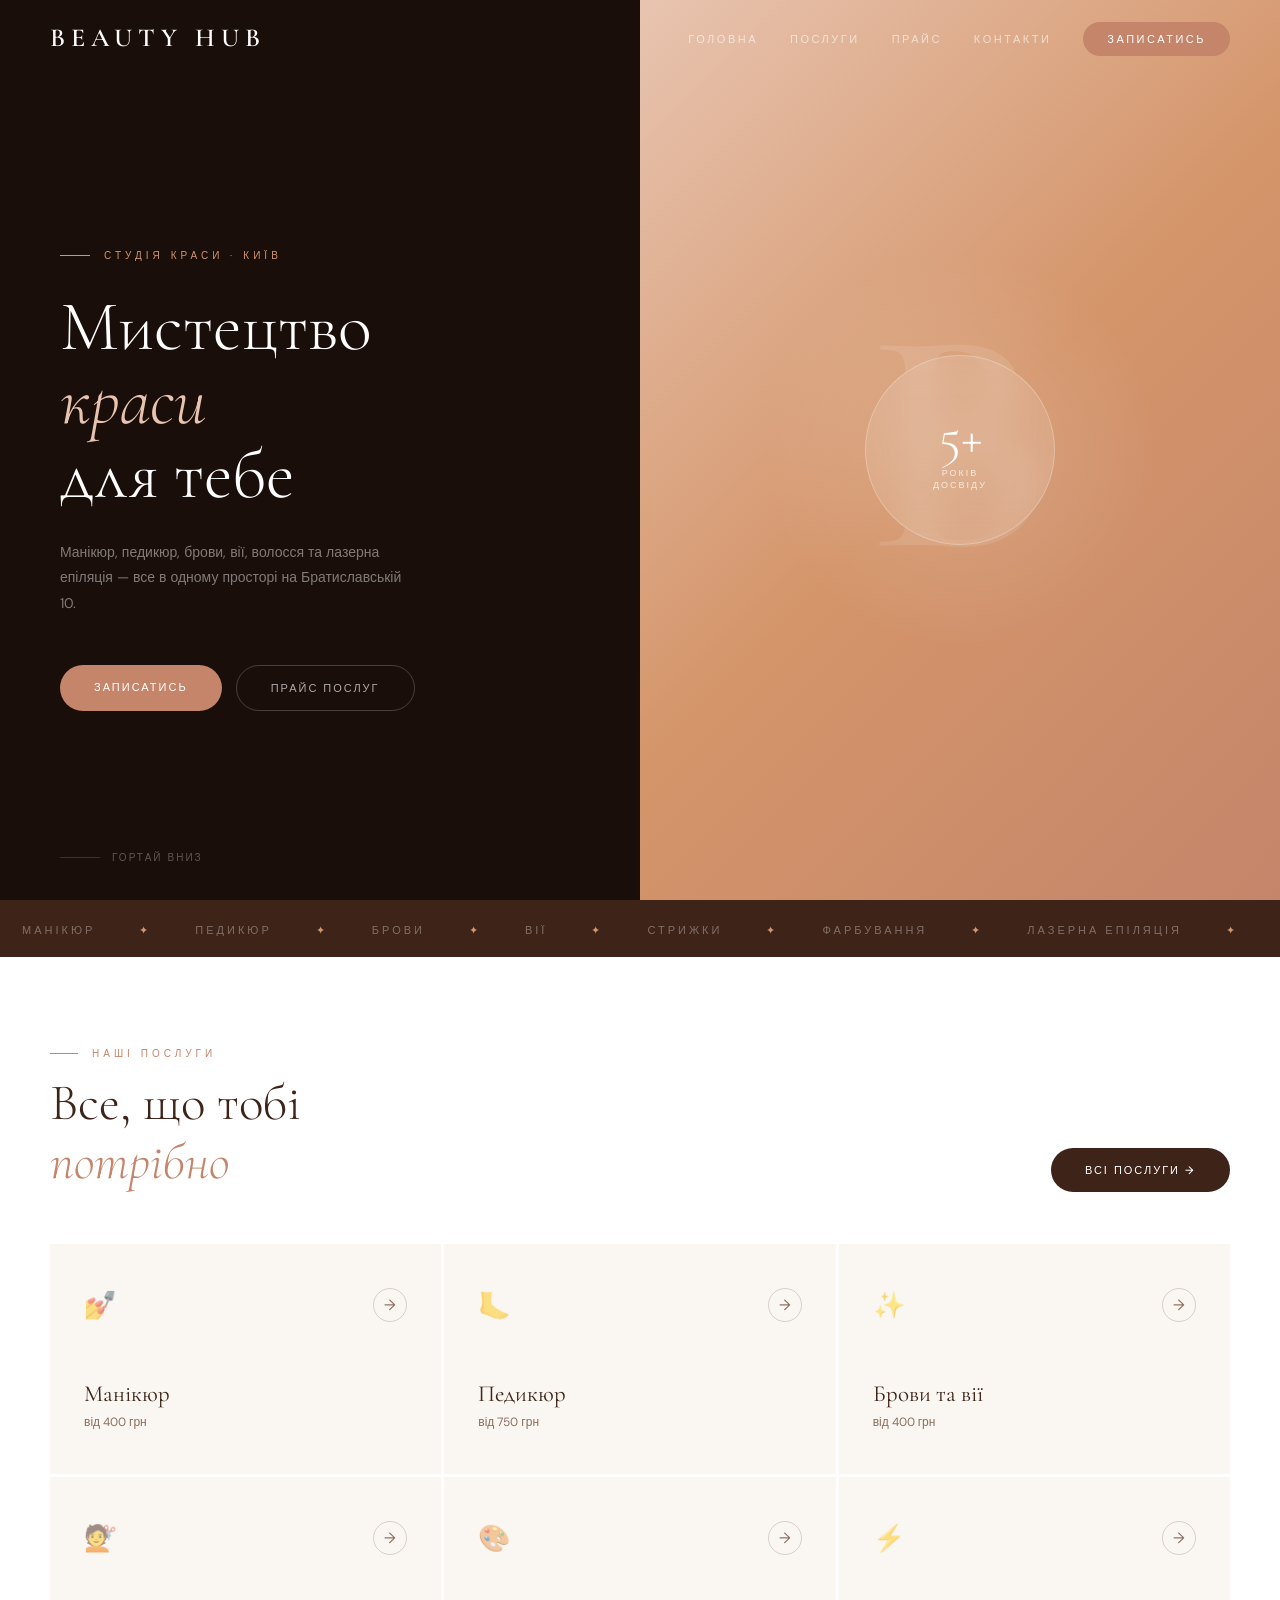
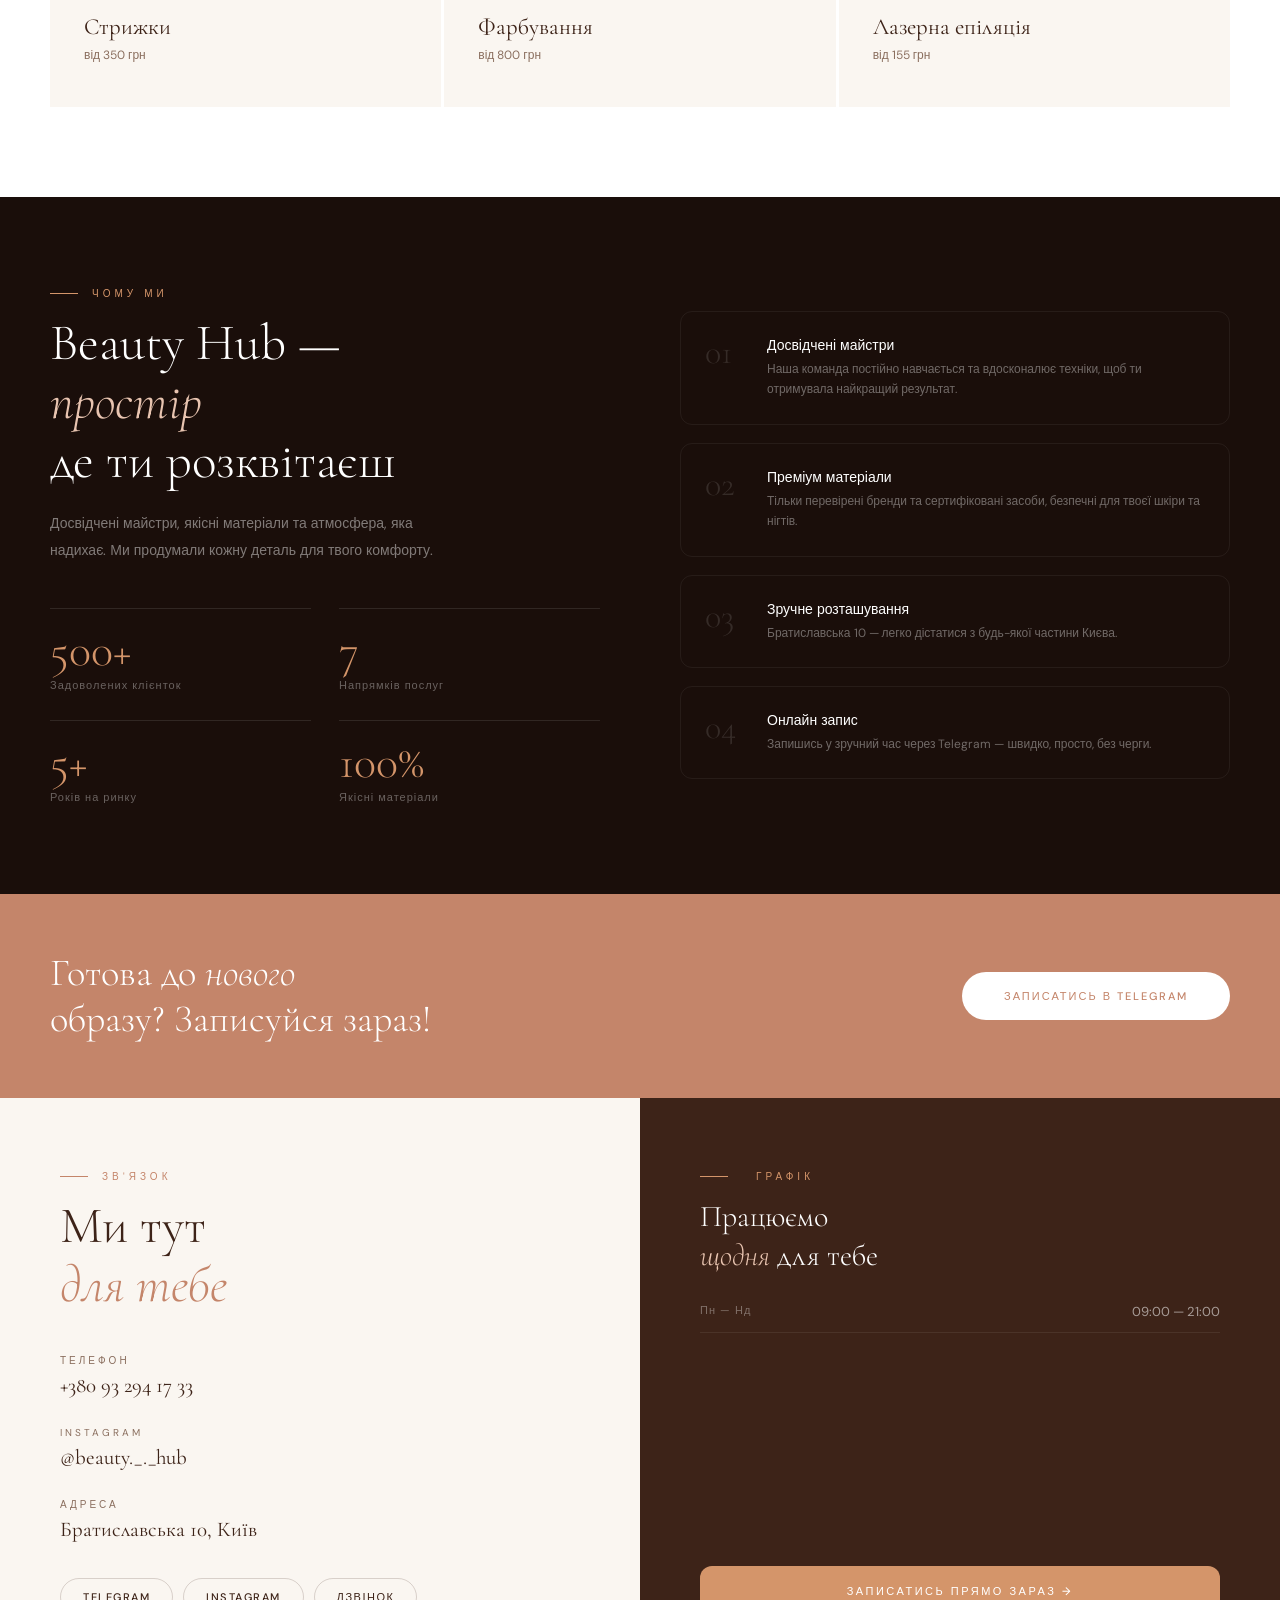
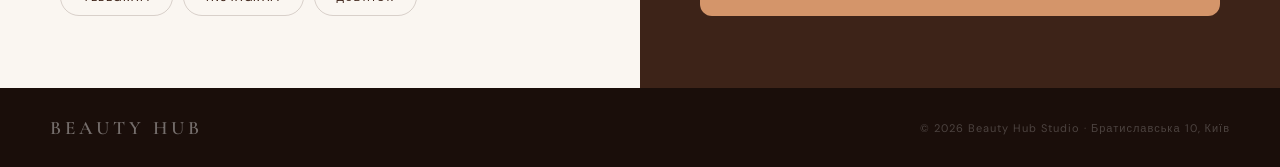
==== index.html @ 9de14561 "Update index.html" ====
<!DOCTYPE html>
<html lang="uk">
<head>
    <meta charset="UTF-8">
    <meta name="viewport" content="width=device-width, initial-scale=1.0">
    <title>BEAUTY HUB — Студія краси</title>
    <link href="https://fonts.googleapis.com/css2?family=Cormorant+Garamond:ital,wght@0,300;0,400;0,600;1,300;1,400&family=DM+Sans:wght@300;400;500&display=swap" rel="stylesheet">
    <style>
        :root {
            --cream: #faf6f1;
            --blush: #e8c4b0;
            --rose: #c4856a;
            --deep: #3d2318;
            --muted: #8a6e5e;
            --white: #ffffff;
            --dark-bg: #1a0e0a;
            --accent: #d4956a;
        }
        * { margin: 0; padding: 0; box-sizing: border-box; }
        html { scroll-behavior: smooth; }
        body { font-family: 'DM Sans', sans-serif; background: var(--cream); color: var(--deep); overflow-x: hidden; }

        /* ── NAV ── */
        nav {
            position: fixed; top: 0; left: 0; right: 0; z-index: 100;
            display: flex; align-items: center; justify-content: space-between;
            padding: 22px 50px; transition: all 0.4s ease;
        }
        nav.scrolled {
            background: rgba(250,246,241,0.96);
            backdrop-filter: blur(12px);
            padding: 14px 50px;
            box-shadow: 0 2px 30px rgba(61,35,24,0.08);
        }
        .nav-logo { font-family: 'Cormorant Garamond', serif; font-size: 26px; font-weight: 600; letter-spacing: 6px; color: var(--white); text-decoration: none; transition: color 0.4s; }
        nav.scrolled .nav-logo { color: var(--deep); }
        .nav-links { display: flex; gap: 32px; list-style: none; align-items: center; }
        .nav-links a { text-decoration: none; font-size: 11px; font-weight: 500; letter-spacing: 2.5px; text-transform: uppercase; color: rgba(255,255,255,0.6); transition: color 0.3s; }
        nav.scrolled .nav-links a { color: var(--muted); }
        .nav-links a:hover { color: var(--blush) !important; }
        .nav-book { background: var(--rose); color: white !important; padding: 10px 24px; border-radius: 30px; }
        nav.scrolled .nav-book { color: white !important; }
        .nav-book:hover { background: var(--deep) !important; color: white !important; }

        .burger { display: none; flex-direction: column; gap: 5px; cursor: pointer; }
        .burger span { display: block; width: 24px; height: 2px; background: white; transition: background 0.3s; }
        nav.scrolled .burger span { background: var(--deep); }

        .mobile-nav { display: none; position: fixed; inset: 0; background: var(--dark-bg); z-index: 200; flex-direction: column; align-items: center; justify-content: center; gap: 36px; }
        .mobile-nav.open { display: flex; }
        .mobile-nav a { font-family: 'Cormorant Garamond', serif; font-size: 36px; font-weight: 300; color: white; text-decoration: none; letter-spacing: 4px; transition: color 0.3s; }
        .mobile-nav a:hover { color: var(--blush); }
        .mobile-nav-close { position: absolute; top: 24px; right: 24px; font-size: 28px; color: rgba(255,255,255,0.4); cursor: pointer; background: none; border: none; }

        /* ── PAGES ── */
        .page { display: none; }
        .page.active { display: block; }

        /* ═══════════════════════ HOME ═══════════════════════ */
        .hero {
            min-height: 100vh;
            background: var(--dark-bg);
            display: grid;
            grid-template-columns: 1fr 1fr;
            position: relative;
            overflow: hidden;
        }
        .hero::after {
            content: '';
            position: absolute;
            top: 0; right: 0;
            width: 50%;
            height: 100%;
            background: linear-gradient(135deg, #e8c4b0 0%, #d4956a 50%, #c4856a 100%);
            z-index: 0;
        }
        .hero-left {
            display: flex; flex-direction: column; justify-content: center;
            padding: 140px 60px 80px;
            position: relative; z-index: 2;
        }
        .hero-right {
            display: flex; align-items: center; justify-content: center;
            position: relative; z-index: 2;
        }
        .hero-right-glow {
            position: absolute;
            width: 400px; height: 400px;
            background: radial-gradient(circle, rgba(255,255,255,0.15) 0%, transparent 70%);
            border-radius: 50%;
        }
        .hero-big-letter {
            font-family: 'Cormorant Garamond', serif;
            font-size: 320px; font-weight: 600; line-height: 1;
            color: rgba(255,255,255,0.1);
            position: absolute;
            top: 50%; left: 50%;
            transform: translate(-50%, -52%);
            user-select: none; pointer-events: none;
        }
        .hero-badge {
            width: 190px; height: 190px; border-radius: 50%;
            background: rgba(255,255,255,0.12);
            backdrop-filter: blur(16px);
            border: 1px solid rgba(255,255,255,0.25);
            display: flex; flex-direction: column; align-items: center; justify-content: center; gap: 4px;
            position: relative; z-index: 3;
        }
        .hero-badge-num { font-family: 'Cormorant Garamond', serif; font-size: 54px; font-weight: 300; color: white; line-height: 1; }
        .hero-badge-text { font-size: 9px; letter-spacing: 2px; text-transform: uppercase; color: rgba(255,255,255,0.75); text-align: center; }
        .hero-eyebrow { font-size: 10px; letter-spacing: 4px; text-transform: uppercase; color: var(--accent); margin-bottom: 28px; display: flex; align-items: center; gap: 14px; }
        .hero-eyebrow::before { content: ''; display: block; width: 30px; height: 1px; background: var(--accent); }
        .hero-title { font-family: 'Cormorant Garamond', serif; font-size: clamp(52px, 5.5vw, 82px); font-weight: 300; line-height: 1.05; color: white; margin-bottom: 28px; }
        .hero-title em { font-style: italic; color: var(--blush); }
        .hero-desc { font-size: 14px; line-height: 1.85; color: rgba(255,255,255,0.45); max-width: 360px; margin-bottom: 48px; }
        .hero-actions { display: flex; gap: 14px; flex-wrap: wrap; }
        .hero-scroll { position: absolute; bottom: 36px; left: 60px; display: flex; align-items: center; gap: 12px; font-size: 10px; letter-spacing: 2px; text-transform: uppercase; color: rgba(255,255,255,0.3); }
        .hero-scroll-line { width: 40px; height: 1px; background: rgba(255,255,255,0.15); position: relative; overflow: hidden; }
        .hero-scroll-line::after { content: ''; position: absolute; top: 0; left: -100%; width: 100%; height: 100%; background: var(--accent); animation: slideRight 2s infinite; }
        @keyframes slideRight { 0%{left:-100%} 100%{left:100%} }

        /* buttons */
        .btn-primary { background: var(--rose); color: white; text-decoration: none; padding: 15px 34px; border-radius: 40px; font-size: 11px; font-weight: 500; letter-spacing: 2px; text-transform: uppercase; transition: all 0.3s; display: inline-block; }
        .btn-primary:hover { background: var(--blush); color: var(--deep); transform: translateY(-2px); }
        .btn-outline { border: 1px solid rgba(255,255,255,0.2); color: rgba(255,255,255,0.65); text-decoration: none; padding: 15px 34px; border-radius: 40px; font-size: 11px; font-weight: 500; letter-spacing: 2px; text-transform: uppercase; transition: all 0.3s; display: inline-block; }
        .btn-outline:hover { border-color: var(--blush); color: var(--blush); transform: translateY(-2px); }
        .btn-dark { background: var(--deep); color: white; text-decoration: none; padding: 15px 34px; border-radius: 40px; font-size: 11px; font-weight: 500; letter-spacing: 2px; text-transform: uppercase; transition: all 0.3s; display: inline-block; border: none; cursor: pointer; }
        .btn-dark:hover { background: var(--rose); transform: translateY(-2px); }

        /* marquee */
        .marquee-strip { background: var(--deep); padding: 18px 0; overflow: hidden; white-space: nowrap; }
        .marquee-inner { display: inline-flex; animation: marquee 22s linear infinite; }
        .marquee-inner span { font-size: 11px; letter-spacing: 3px; text-transform: uppercase; color: rgba(255,255,255,0.35); padding: 0 22px; }
        .marquee-inner span.a { color: var(--accent); }
        @keyframes marquee { 0%{transform:translateX(0)} 100%{transform:translateX(-50%)} }

        /* sections */
        .section { padding: 90px 50px; }
        .section-label { font-size: 10px; letter-spacing: 4px; text-transform: uppercase; color: var(--rose); margin-bottom: 14px; display: flex; align-items: center; gap: 14px; }
        .section-label::before { content: ''; display: block; width: 28px; height: 1px; background: currentColor; }
        .section-title { font-family: 'Cormorant Garamond', serif; font-size: clamp(34px, 4vw, 56px); font-weight: 300; line-height: 1.15; color: var(--deep); }
        .section-title em { font-style: italic; color: var(--rose); }

        /* services grid */
        .services-wrap { background: white; }
        .services-head { display: flex; justify-content: space-between; align-items: flex-end; margin-bottom: 52px; flex-wrap: wrap; gap: 20px; }
        .services-grid { display: grid; grid-template-columns: repeat(3,1fr); gap: 3px; }
        .svc-card { text-decoration: none; display: block; }
        .svc-inner { padding: 44px 34px; background: var(--cream); transition: background 0.4s; min-height: 230px; display: flex; flex-direction: column; justify-content: space-between; }
        .svc-card:hover .svc-inner { background: var(--deep); }
        .svc-top { display: flex; justify-content: space-between; align-items: flex-start; }
        .svc-icon { font-size: 26px; opacity: 0.55; transition: opacity 0.3s; }
        .svc-card:hover .svc-icon { opacity: 1; }
        .svc-arrow { width: 34px; height: 34px; border: 1px solid rgba(61,35,24,0.18); border-radius: 50%; display: flex; align-items: center; justify-content: center; color: var(--muted); font-size: 15px; transition: all 0.3s; }
        .svc-card:hover .svc-arrow { border-color: var(--accent); color: var(--accent); transform: rotate(45deg); }
        .svc-name { font-family: 'Cormorant Garamond', serif; font-size: 23px; font-weight: 400; color: var(--deep); transition: color 0.3s; margin-bottom: 6px; }
        .svc-card:hover .svc-name { color: white; }
        .svc-hint { font-size: 12px; color: var(--muted); transition: color 0.3s; }
        .svc-card:hover .svc-hint { color: rgba(255,255,255,0.45); }

        /* why section */
        .why-wrap { background: var(--dark-bg); display: grid; grid-template-columns: 1fr 1fr; gap: 80px; align-items: center; }
        .why-wrap .section-title { color: white; }
        .why-wrap .section-title em { color: var(--blush); }
        .why-wrap .section-label { color: var(--accent); }
        .why-wrap .section-label::before { background: var(--accent); }
        .why-desc { font-size: 14px; line-height: 1.9; color: rgba(255,255,255,0.45); max-width: 400px; margin-top: 20px; }
        .why-stats { display: grid; grid-template-columns: 1fr 1fr; gap: 28px; margin-top: 44px; }
        .stat { border-top: 1px solid rgba(255,255,255,0.1); padding-top: 18px; }
        .stat-n { font-family: 'Cormorant Garamond', serif; font-size: 46px; font-weight: 300; color: var(--accent); line-height: 1; }
        .stat-l { font-size: 11px; letter-spacing: 1px; color: rgba(255,255,255,0.35); margin-top: 5px; }
        .features { display: flex; flex-direction: column; gap: 18px; }
        .feat { display: flex; gap: 18px; align-items: flex-start; padding: 24px; border: 1px solid rgba(255,255,255,0.06); border-radius: 12px; transition: border-color 0.3s; }
        .feat:hover { border-color: rgba(196,133,106,0.3); }
        .feat-n { font-family: 'Cormorant Garamond', serif; font-size: 34px; font-weight: 300; color: rgba(255,255,255,0.12); line-height: 1; flex-shrink: 0; width: 44px; }
        .feat-title { font-size: 14px; font-weight: 500; color: white; margin-bottom: 5px; }
        .feat-desc { font-size: 12px; line-height: 1.7; color: rgba(255,255,255,0.38); }

        /* promo band */
        .promo-band { background: var(--rose); padding: 56px 50px; display: flex; align-items: center; justify-content: space-between; gap: 36px; flex-wrap: wrap; }
        .promo-text { font-family: 'Cormorant Garamond', serif; font-size: clamp(26px, 3vw, 42px); font-weight: 300; color: white; line-height: 1.2; }
        .promo-text em { font-style: italic; }
        .btn-white { background: white; color: var(--rose); text-decoration: none; padding: 17px 42px; border-radius: 40px; font-size: 11px; font-weight: 500; letter-spacing: 2px; text-transform: uppercase; transition: all 0.3s; white-space: nowrap; flex-shrink: 0; display: inline-block; }
        .btn-white:hover { background: var(--deep); color: white; }

        /* contacts strip */
        .contacts-strip { display: grid; grid-template-columns: 1fr 1fr; }
        .cs-left { padding: 72px 60px; background: var(--cream); }
        .cs-right { background: var(--deep); padding: 72px 60px; display: flex; flex-direction: column; justify-content: space-between; }
        .contact-item { margin-bottom: 28px; }
        .contact-lbl { font-size: 10px; letter-spacing: 3px; text-transform: uppercase; color: var(--muted); margin-bottom: 6px; }
        .contact-val { font-family: 'Cormorant Garamond', serif; font-size: 21px; color: var(--deep); text-decoration: none; transition: color 0.3s; display: block; }
        .contact-val:hover { color: var(--rose); }
        .social-row { display: flex; gap: 10px; flex-wrap: wrap; margin-top: 36px; }
        .social-btn { padding: 11px 22px; border: 1px solid rgba(61,35,24,0.18); border-radius: 30px; text-decoration: none; font-size: 11px; font-weight: 500; letter-spacing: 1.5px; text-transform: uppercase; color: var(--deep); transition: all 0.3s; }
        .social-btn:hover { background: var(--rose); color: white; border-color: var(--rose); }
        .cs-right-title { font-family: 'Cormorant Garamond', serif; font-size: 30px; font-weight: 300; color: white; line-height: 1.3; margin-bottom: 28px; }
        .cs-right-title em { font-style: italic; color: var(--blush); }
        .wh-row { display: flex; justify-content: space-between; font-size: 13px; padding-bottom: 12px; border-bottom: 1px solid rgba(255,255,255,0.07); color: rgba(255,255,255,0.55); margin-bottom: 12px; }
        .wh-row span:first-child { color: rgba(255,255,255,0.35); font-size: 11px; letter-spacing: 1px; }
        .book-btn-big { display: block; background: var(--accent); color: white; text-decoration: none; padding: 18px; border-radius: 12px; text-align: center; font-size: 11px; font-weight: 500; letter-spacing: 2.5px; text-transform: uppercase; transition: all 0.3s; margin-top: 36px; }
        .book-btn-big:hover { background: var(--blush); color: var(--deep); transform: translateY(-2px); }

        /* ═══════════════════════ SERVICES PAGE ═══════════════════════ */
        .page-hero { padding: 150px 50px 70px; background: var(--dark-bg); position: relative; overflow: hidden; }
        .page-hero::before { content: ''; position: absolute; top: 0; right: 0; width: 600px; height: 600px; background: radial-gradient(circle, rgba(196,133,106,0.12) 0%, transparent 70%); pointer-events: none; }
        .breadcrumb { font-size: 11px; letter-spacing: 2px; color: rgba(255,255,255,0.28); text-transform: uppercase; margin-bottom: 26px; cursor: pointer; }
        .breadcrumb span { color: var(--accent); }
        .page-title { font-family: 'Cormorant Garamond', serif; font-size: clamp(52px, 6vw, 90px); font-weight: 300; color: white; line-height: 1.05; }
        .page-title em { font-style: italic; color: var(--blush); }
        .page-subtitle { font-size: 14px; color: rgba(255,255,255,0.38); margin-top: 18px; max-width: 480px; line-height: 1.8; }

        .svc-blocks { max-width: 1100px; margin: 0 auto; padding: 70px 50px; }
        .svc-block { display: grid; grid-template-columns: 1fr 1.4fr; gap: 70px; align-items: start; padding: 56px 0; border-bottom: 1px solid rgba(61,35,24,0.08); }
        .svc-block:last-child { border-bottom: none; }
        .svc-block.rev { direction: rtl; }
        .svc-block.rev > * { direction: ltr; }
        .svc-block-n { font-family: 'Cormorant Garamond', serif; font-size: 90px; font-weight: 300; color: rgba(61,35,24,0.06); line-height: 1; margin-bottom: -16px; }
        .svc-block-lbl { font-size: 10px; letter-spacing: 4px; text-transform: uppercase; color: var(--rose); margin-bottom: 14px; }
        .svc-block-title { font-family: 'Cormorant Garamond', serif; font-size: 38px; font-weight: 300; color: var(--deep); line-height: 1.2; margin-bottom: 18px; }
        .svc-block-title em { font-style: italic; color: var(--rose); }
        .svc-block-desc { font-size: 14px; line-height: 1.9; color: var(--muted); margin-bottom: 26px; }
        .svc-tags { display: flex; flex-wrap: wrap; gap: 7px; margin-bottom: 26px; }
        .svc-tag { padding: 7px 16px; background: white; border: 1px solid rgba(61,35,24,0.1); border-radius: 30px; font-size: 12px; color: var(--muted); }
        .svc-block-visual { border-radius: 18px; aspect-ratio: 4/3; display: flex; align-items: center; justify-content: center; position: relative; overflow: hidden; }
        .svc-block-visual .vis-icon { font-size: 72px; opacity: 0.35; }
        .svc-block-visual .vis-label { position: absolute; bottom: 22px; left: 22px; font-family: 'Cormorant Garamond', serif; font-size: 17px; color: white; font-style: italic; opacity: 0.65; }
        .svc-block-visual img { width: 100%; height: 100%; object-fit: cover; display: block; }
        .svc-block-visual .vis-icon { position: absolute; z-index: 1; }
        .svc-block-visual .vis-label { z-index: 2; text-shadow: 0 2px 12px rgba(0,0,0,0.35); }

        .link-price { display: inline-block; color: var(--rose); text-decoration: none; font-size: 12px; font-weight: 500; letter-spacing: 1px; margin-left: 18px; border-bottom: 1px solid currentColor; transition: color 0.3s; }
        .link-price:hover { color: var(--deep); }

        /* ═══════════════════════ PRICELIST PAGE ═══════════════════════ */
        .price-page { max-width: 720px; margin: 0 auto; padding: 40px 30px 80px; }
        .price-nav-tabs { display: flex; gap: 8px; flex-wrap: wrap; margin-bottom: 50px; }
        .ptab { padding: 10px 22px; border: 1px solid rgba(61,35,24,0.15); border-radius: 30px; font-size: 11px; font-weight: 500; letter-spacing: 1.5px; text-transform: uppercase; color: var(--muted); background: white; cursor: pointer; transition: all 0.25s; }
        .ptab:hover, .ptab.active { background: var(--rose); color: white; border-color: var(--rose); }
        .price-cat { display: none; }
        .price-cat.active { display: block; }
        .cat-title { font-family: 'Cormorant Garamond', serif; font-style: italic; font-size: 28px; font-weight: 400; color: var(--deep); margin: 0 0 8px; }
        .cat-divider { width: 40px; height: 2px; background: var(--rose); margin-bottom: 28px; }
        .sub-title { font-size: 12px; font-weight: 500; letter-spacing: 2px; text-transform: uppercase; color: var(--rose); margin: 30px 0 14px; opacity: 0.8; }
        .price-row { display: flex; align-items: baseline; justify-content: space-between; padding: 11px 0; border-bottom: 1px solid rgba(61,35,24,0.07); font-size: 14px; gap: 12px; }
        .price-row:last-child { border-bottom: none; }
        .pr-name { color: var(--deep); flex: 1; }
        .pr-val { font-weight: 600; color: var(--rose); white-space: nowrap; min-width: 110px; text-align: right; font-size: 13px; }
        .laser-banner { width: 100%; border-radius: 20px; margin: 32px 0 38px; box-shadow: 0 12px 36px rgba(163,122,122,0.2); }
        .price-note { font-size: 11px; color: #aaa; text-align: center; margin-top: -14px; margin-bottom: 18px; font-style: italic; }

        /* ═══════════════════════ CONTACTS PAGE ═══════════════════════ */
        .contacts-page { display: grid; grid-template-columns: 1fr 1fr; min-height: calc(100vh - 80px); }
        .cp-left { padding: 80px 60px; background: var(--cream); }
        .cp-right { background: var(--dark-bg); padding: 80px 60px; position: relative; overflow: hidden; }
        .cp-right::before { content: ''; position: absolute; bottom: -100px; right: -100px; width: 400px; height: 400px; background: radial-gradient(circle, rgba(196,133,106,0.12) 0%, transparent 70%); pointer-events: none; }
        .cp-right .section-title { color: white; }
        .cp-right .section-title em { color: var(--blush); }
        .cp-right .section-label { color: var(--accent); }
        .cp-right .section-label::before { background: var(--accent); }
        .map-placeholder { margin-top: 36px; background: rgba(255,255,255,0.05); border: 1px solid rgba(255,255,255,0.08); border-radius: 16px; padding: 28px; }
        .map-placeholder a { color: var(--accent); font-size: 14px; text-decoration: none; font-family: 'Cormorant Garamond', serif; font-size: 19px; transition: color 0.3s; }
        .map-placeholder a:hover { color: var(--blush); }
        .map-icon { font-size: 36px; margin-bottom: 12px; }
        .map-note { font-size: 12px; color: rgba(255,255,255,0.3); margin-top: 8px; line-height: 1.6; }
        .big-phone { font-family: 'Cormorant Garamond', serif; font-size: 42px; font-weight: 300; color: var(--deep); text-decoration: none; display: block; margin: 8px 0 28px; transition: color 0.3s; line-height: 1; }
        .big-phone:hover { color: var(--rose); }
        .ig-link { font-family: 'Cormorant Garamond', serif; font-size: 28px; font-weight: 300; color: var(--deep); text-decoration: none; display: block; margin: 6px 0 28px; transition: color 0.3s; }
        .ig-link:hover { color: var(--rose); }
        .cp-cta-block { margin-top: 48px; }
        .cp-cta-block p { font-size: 13px; color: rgba(255,255,255,0.4); line-height: 1.7; max-width: 340px; margin-bottom: 24px; }
        .cp-tg-btn { display: flex; align-items: center; gap: 12px; background: var(--rose); color: white; text-decoration: none; padding: 18px 28px; border-radius: 14px; font-size: 12px; font-weight: 500; letter-spacing: 1.5px; text-transform: uppercase; transition: all 0.3s; width: fit-content; }
        .cp-tg-btn:hover { background: var(--blush); color: var(--deep); transform: translateY(-2px); }
        .cp-tg-btn-icon { font-size: 22px; }
        .cp-hours { margin-top: 36px; }
        .cp-hours-row { display: flex; justify-content: space-between; padding: 12px 0; border-bottom: 1px solid rgba(255,255,255,0.06); font-size: 13px; }
        .cp-hours-row .day { color: rgba(255,255,255,0.35); font-size: 11px; letter-spacing: 1px; text-transform: uppercase; }
        .cp-hours-row .time { color: rgba(255,255,255,0.65); }

        /* FOOTER */
        footer { background: var(--dark-bg); padding: 28px 50px; display: flex; align-items: center; justify-content: space-between; flex-wrap: wrap; gap: 16px; }
        .footer-logo { font-family: 'Cormorant Garamond', serif; font-size: 19px; font-weight: 600; letter-spacing: 4px; color: rgba(255,255,255,0.4); }
        .footer-copy { font-size: 11px; color: rgba(255,255,255,0.22); letter-spacing: 1px; }

        /* REVEAL */
        .reveal { opacity: 0; transform: translateY(28px); transition: opacity 0.65s ease, transform 0.65s ease; }
        .reveal.visible { opacity: 1; transform: translateY(0); }
        .d1 { transition-delay: 0.1s; }
        .d2 { transition-delay: 0.2s; }
        .d3 { transition-delay: 0.3s; }

        /* MOBILE */
        @media (max-width: 900px) {
            nav, nav.scrolled { padding: 16px 22px; }
            .nav-links { display: none; }
            .burger { display: flex; }
            .hero { grid-template-columns: 1fr; }
            .hero::after { display: none; }
            .hero-left { padding: 120px 26px 60px; }
            .hero-right { display: none; }
            .hero-title { font-size: 48px; }
            .hero-scroll { left: 26px; }
            .section { padding: 60px 22px; }
            .services-grid { grid-template-columns: 1fr; }
            .services-head { flex-direction: column; }
            .why-wrap { grid-template-columns: 1fr; gap: 44px; padding: 60px 22px; }
            .promo-band { padding: 48px 22px; flex-direction: column; text-align: center; }
            .contacts-strip { grid-template-columns: 1fr; }
            .cs-left, .cs-right { padding: 56px 22px; }
            footer { padding: 22px; }
            .page-hero { padding: 120px 22px 56px; }
            .svc-blocks { padding: 48px 22px; }
            .svc-block { grid-template-columns: 1fr; gap: 26px; }
            .svc-block.rev { direction: ltr; }
            .svc-block-n { font-size: 60px; }
            .price-page { padding: 30px 18px 60px; }
            .contacts-page { grid-template-columns: 1fr; }
            .cp-left, .cp-right { padding: 60px 22px; }
            .big-phone { font-size: 30px; }
        }
    </style>
</head>
<body>

    <!-- Mobile nav overlay -->
    <div class="mobile-nav" id="mobileNav">
        <button class="mobile-nav-close" onclick="closeMobileNav()">✕</button>
        <a href="#" onclick="navigate('home');closeMobileNav();">Головна</a>
        <a href="#" onclick="navigate('services');closeMobileNav();">Послуги</a>
        <a href="#" onclick="navigate('price');closeMobileNav();">Прайс</a>
        <a href="#" onclick="navigate('contacts');closeMobileNav();">Контакти</a>
        <a href="https://t.me/Beautyy_Hub" target="_blank">Записатись</a>
    </div>

    <!-- NAV -->
    <nav id="navbar">
        <a href="#" class="nav-logo" onclick="navigate('home')">BEAUTY HUB</a>
        <ul class="nav-links">
            <li><a href="#" onclick="navigate('home')" data-page="home">Головна</a></li>
            <li><a href="#" onclick="navigate('services')" data-page="services">Послуги</a></li>
            <li><a href="#" onclick="navigate('price')" data-page="price">Прайс</a></li>
            <li><a href="#" onclick="navigate('contacts')" data-page="contacts">Контакти</a></li>
            <li><a href="https://t.me/Beautyy_Hub" target="_blank" class="nav-book">Записатись</a></li>
        </ul>
        <div class="burger" onclick="openMobileNav()"><span></span><span></span><span></span></div>
    </nav>

    <!-- ═══════════════════ HOME PAGE ═══════════════════ -->
    <div id="page-home" class="page active">

        <section class="hero">
            <div class="hero-left">
                <div class="hero-eyebrow">Студія краси · Київ</div>
                <h1 class="hero-title">Мистецтво<br><em>краси</em><br>для тебе</h1>
                <p class="hero-desc">Манікюр, педикюр, брови, вії, волосся та лазерна епіляція — все в одному просторі на Братиславській 10.</p>
                <div class="hero-actions">
                    <a href="https://t.me/Beautyy_Hub" target="_blank" class="btn-primary">Записатись</a>
                    <a href="#" onclick="navigate('price')" class="btn-outline">Прайс послуг</a>
                </div>
                <div class="hero-scroll">
                    <div class="hero-scroll-line"></div>
                    Гортай вниз
                </div>
            </div>
            <div class="hero-right">
                <div class="hero-big-letter">B</div>
                <div class="hero-right-glow"></div>
                <div class="hero-badge">
                    <span class="hero-badge-num">5+</span>
                    <span class="hero-badge-text">Років<br>досвіду</span>
                </div>
            </div>
        </section>

        <!-- Marquee -->
        <div class="marquee-strip">
            <div class="marquee-inner">
                <span>Манікюр</span><span class="a">✦</span><span>Педикюр</span><span class="a">✦</span><span>Брови</span><span class="a">✦</span><span>Вії</span><span class="a">✦</span><span>Стрижки</span><span class="a">✦</span><span>Фарбування</span><span class="a">✦</span><span>Лазерна епіляція</span><span class="a">✦</span>
                <span>Манікюр</span><span class="a">✦</span><span>Педикюр</span><span class="a">✦</span><span>Брови</span><span class="a">✦</span><span>Вії</span><span class="a">✦</span><span>Стрижки</span><span class="a">✦</span><span>Фарбування</span><span class="a">✦</span><span>Лазерна епіляція</span><span class="a">✦</span>
            </div>
        </div>

        <!-- Services grid -->
        <section class="section services-wrap">
            <div class="services-head">
                <div>
                    <div class="section-label reveal">Наші послуги</div>
                    <h2 class="section-title reveal d1">Все, що тобі<br><em>потрібно</em></h2>
                </div>
                <a href="#" onclick="navigate('services')" class="btn-dark reveal d2">Всі послуги →</a>
            </div>
            <div class="services-grid">
                <a href="#" onclick="openPrice('manicure')" class="svc-card reveal">
                    <div class="svc-inner"><div class="svc-top"><span class="svc-icon">💅</span><div class="svc-arrow">→</div></div><div><div class="svc-name">Манікюр</div><div class="svc-hint">від 400 грн</div></div></div>
                </a>
                <a href="#" onclick="openPrice('pedicure')" class="svc-card reveal d1">
                    <div class="svc-inner"><div class="svc-top"><span class="svc-icon">🦶</span><div class="svc-arrow">→</div></div><div><div class="svc-name">Педикюр</div><div class="svc-hint">від 750 грн</div></div></div>
                </a>
                <a href="#" onclick="openPrice('brows')" class="svc-card reveal d2">
                    <div class="svc-inner"><div class="svc-top"><span class="svc-icon">✨</span><div class="svc-arrow">→</div></div><div><div class="svc-name">Брови та вії</div><div class="svc-hint">від 400 грн</div></div></div>
                </a>
                <a href="#" onclick="openPrice('hair')" class="svc-card reveal">
                    <div class="svc-inner"><div class="svc-top"><span class="svc-icon">💇</span><div class="svc-arrow">→</div></div><div><div class="svc-name">Стрижки</div><div class="svc-hint">від 350 грн</div></div></div>
                </a>
                <a href="#" onclick="openPrice('color')" class="svc-card reveal d1">
                    <div class="svc-inner"><div class="svc-top"><span class="svc-icon">🎨</span><div class="svc-arrow">→</div></div><div><div class="svc-name">Фарбування</div><div class="svc-hint">від 800 грн</div></div></div>
                </a>
                <a href="#" onclick="openPrice('laser')" class="svc-card reveal d2">
                    <div class="svc-inner"><div class="svc-top"><span class="svc-icon">⚡</span><div class="svc-arrow">→</div></div><div><div class="svc-name">Лазерна епіляція</div><div class="svc-hint">від 155 грн</div></div></div>
                </a>
            </div>
        </section>

        <!-- Why us -->
        <section class="section why-wrap">
            <div>
                <div class="section-label reveal">Чому ми</div>
                <h2 class="section-title reveal d1">Beauty Hub —<br><em>простір</em><br>де ти розквітаєш</h2>
                <p class="why-desc reveal d2">Досвідчені майстри, якісні матеріали та атмосфера, яка надихає. Ми продумали кожну деталь для твого комфорту.</p>
                <div class="why-stats reveal d3">
                    <div class="stat"><div class="stat-n">500+</div><div class="stat-l">Задоволених клієнток</div></div>
                    <div class="stat"><div class="stat-n">7</div><div class="stat-l">Напрямків послуг</div></div>
                    <div class="stat"><div class="stat-n">5+</div><div class="stat-l">Років на ринку</div></div>
                    <div class="stat"><div class="stat-n">100%</div><div class="stat-l">Якісні матеріали</div></div>
                </div>
            </div>
            <div class="features">
                <div class="feat reveal">
                    <div class="feat-n">01</div>
                    <div><div class="feat-title">Досвідчені майстри</div><div class="feat-desc">Наша команда постійно навчається та вдосконалює техніки, щоб ти отримувала найкращий результат.</div></div>
                </div>
                <div class="feat reveal d1">
                    <div class="feat-n">02</div>
                    <div><div class="feat-title">Преміум матеріали</div><div class="feat-desc">Тільки перевірені бренди та сертифіковані засоби, безпечні для твоєї шкіри та нігтів.</div></div>
                </div>
                <div class="feat reveal d2">
                    <div class="feat-n">03</div>
                    <div><div class="feat-title">Зручне розташування</div><div class="feat-desc">Братиславська 10 — легко дістатися з будь-якої частини Києва.</div></div>
                </div>
                <div class="feat reveal d3">
                    <div class="feat-n">04</div>
                    <div><div class="feat-title">Онлайн запис</div><div class="feat-desc">Запишись у зручний час через Telegram — швидко, просто, без черги.</div></div>
                </div>
            </div>
        </section>

        <!-- Promo -->
        <div class="promo-band">
            <div class="promo-text">Готова до <em>нового</em><br>образу? Записуйся зараз!</div>
            <a href="https://t.me/Beautyy_Hub" target="_blank" class="btn-white">Записатись в Telegram</a>
        </div>

        <!-- Contacts strip -->
        <div class="contacts-strip">
            <div class="cs-left">
                <div class="section-label reveal">Зв'язок</div>
                <h2 class="section-title reveal d1">Ми тут<br><em>для тебе</em></h2>
                <div style="margin-top:40px">
                    <div class="contact-item reveal d2">
                        <div class="contact-lbl">Телефон</div>
                        <a href="tel:+380932941733" class="contact-val">+380 93 294 17 33</a>
                    </div>
                    <div class="contact-item reveal d2">
                        <div class="contact-lbl">Instagram</div>
                        <a href="https://www.instagram.com/beauty._._hub" target="_blank" class="contact-val">@beauty._._hub</a>
                    </div>
                    <div class="contact-item reveal d3">
                        <div class="contact-lbl">Адреса</div>
                        <a href="https://maps.app.goo.gl/B8vPU9yHQt9RT1UEA" target="_blank" class="contact-val">Братиславська 10, Київ</a>
                    </div>
                </div>
                <div class="social-row reveal">
                    <a href="https://t.me/Beautyy_Hub" target="_blank" class="social-btn">Telegram</a>
                    <a href="https://www.instagram.com/beauty._._hub" target="_blank" class="social-btn">Instagram</a>
                    <a href="tel:+380932941733" class="social-btn">Дзвінок</a>
                </div>
            </div>
            <div class="cs-right">
                <div>
                    <div class="section-label reveal" style="color:var(--accent)"><span style="background:var(--accent)"></span>Графік</div>
                    <div class="cs-right-title reveal d1">Працюємо<br><em>щодня</em> для тебе</div>
                    <div class="reveal d2">
                        <div class="wh-row"><span>Пн — Нд</span><span>09:00 — 21:00</span></div>
                    </div>
                </div>
                <a href="https://t.me/Beautyy_Hub" target="_blank" class="book-btn-big reveal">Записатись прямо зараз →</a>
            </div>
        </div>

        <footer>
            <div class="footer-logo">BEAUTY HUB</div>
            <div class="footer-copy">© 2026 Beauty Hub Studio · Братиславська 10, Київ</div>
        </footer>
    </div>

    <!-- ═══════════════════ SERVICES PAGE ═══════════════════ -->
    <div id="page-services" class="page">
        <div class="page-hero">
            <div class="breadcrumb" onclick="navigate('home')"><span>Головна</span> &nbsp;/&nbsp; Послуги</div>
            <h1 class="page-title">Наші<br><em>послуги</em></h1>
            <p class="page-subtitle">Від манікюру до лазерної епіляції — весь спектр краси в одному місці.</p>
        </div>

        <div class="svc-blocks">
            <div class="svc-block reveal">
                <div>
                    <div class="svc-block-n">01</div>
                    <div class="svc-block-lbl">Нігтьовий сервіс</div>
                    <h2 class="svc-block-title">Манікюр &<br><em>Педикюр</em></h2>
                    <p class="svc-block-desc">Класичний і апаратний манікюр, покриття гель-лаком, нарощення нігтів. Комплексний педикюр з обробкою стопи та покриттям. Також доступні чоловічі послуги.</p>
                    <div class="svc-tags">
                        <span class="svc-tag">Манікюр від 400 грн</span>
                        <span class="svc-tag">Комплекс від 750 грн</span>
                        <span class="svc-tag">Нарощення від 1000 грн</span>
                        <span class="svc-tag">Педикюр від 750 грн</span>
                    </div>
                    <a href="https://t.me/Beautyy_Hub" target="_blank" class="btn-primary">Записатись</a>
                    <a href="#" onclick="openPrice('manicure')" class="link-price">Повний прайс →</a>
                </div>
                <div class="svc-block-visual" style="background:linear-gradient(135deg,#e8c4b0,#c4856a)">
                    <img src="manicure.jpg" alt="Манікюр та педикюр" onerror="this.style.display='none'"><span class="vis-icon">💅</span><span class="vis-label">Нігтьовий сервіс</span>
                </div>
            </div>

            <div class="svc-block rev reveal">
                <div>
                    <div class="svc-block-n">02</div>
                    <div class="svc-block-lbl">Краса обличчя</div>
                    <h2 class="svc-block-title">Брови &<br><em>Вії</em></h2>
                    <p class="svc-block-desc">Корекція та фарбування брів, ламінування для стійкого красивого вигляду. Ламінування вій з фарбуванням — природна краса без зусиль кожного дня.</p>
                    <div class="svc-tags">
                        <span class="svc-tag">Корекція брів від 400 грн</span>
                        <span class="svc-tag">Ламінування брів від 700 грн</span>
                        <span class="svc-tag">Ламінування вій від 700 грн</span>
                    </div>
                    <a href="https://t.me/Beautyy_Hub" target="_blank" class="btn-primary">Записатись</a>
                    <a href="#" onclick="openPrice('brows')" class="link-price">Повний прайс →</a>
                </div>
                <div class="svc-block-visual" style="background:linear-gradient(135deg,#2a1208,#3d2318)">
                    <img src="brows.jpg" alt="Брови та вії" onerror="this.style.display='none'"><span class="vis-icon">✨</span><span class="vis-label">Брови та вії</span>
                </div>
            </div>

            <div class="svc-block reveal">
                <div>
                    <div class="svc-block-n">03</div>
                    <div class="svc-block-lbl">Перукарські послуги</div>
                    <h2 class="svc-block-title">Стрижки &<br><em>Укладки</em></h2>
                    <p class="svc-block-desc">Жіночі та чоловічі стрижки будь-якої складності, дитячі стрижки. Укладка брашем та гарячими інструментами для ідеального образу.</p>
                    <div class="svc-tags">
                        <span class="svc-tag">Жіноча від 500 грн</span>
                        <span class="svc-tag">Чоловіча від 350 грн</span>
                        <span class="svc-tag">Дитяча від 350 грн</span>
                        <span class="svc-tag">Укладка від 550 грн</span>
                    </div>
                    <a href="https://t.me/Beautyy_Hub" target="_blank" class="btn-primary">Записатись</a>
                    <a href="#" onclick="openPrice('hair')" class="link-price">Повний прайс →</a>
                </div>
                <div class="svc-block-visual" style="background:linear-gradient(135deg,#8a7a6e,#5a4a3e)">
                    <img src="hair.jpg" alt="Стрижки та укладки" onerror="this.style.display='none'"><span class="vis-icon">💇</span><span class="vis-label">Перукарські послуги</span>
                </div>
            </div>

            <div class="svc-block rev reveal">
                <div>
                    <div class="svc-block-n">04</div>
                    <div class="svc-block-lbl">Колористика</div>
                    <h2 class="svc-block-title">Фарбування &<br><em>Освітлення</em></h2>
                    <p class="svc-block-desc">Фарбування в один тон, тонування, освітлення пудрою, мелірування та брондування. Підберемо ідеальний колір саме для тебе.</p>
                    <div class="svc-tags">
                        <span class="svc-tag">Фарбування від 1300 грн</span>
                        <span class="svc-tag">Освітлення від 800 грн</span>
                        <span class="svc-tag">Мелірування від 2500 грн</span>
                    </div>
                    <a href="https://t.me/Beautyy_Hub" target="_blank" class="btn-primary">Записатись</a>
                    <a href="#" onclick="openPrice('color')" class="link-price">Повний прайс →</a>
                </div>
                <div class="svc-block-visual" style="background:linear-gradient(135deg,#c9956a,#8a4a2a)">
                    <img src="color.jpg" alt="Фарбування волосся" onerror="this.style.display='none'"><span class="vis-icon">🎨</span><span class="vis-label">Фарбування</span>
                </div>
            </div>

            <div class="svc-block reveal">
                <div>
                    <div class="svc-block-n">05</div>
                    <div class="svc-block-lbl">Апаратна косметологія</div>
                    <h2 class="svc-block-title">Лазерна<br><em>епіляція</em></h2>
                    <p class="svc-block-desc">Видалення небажаного волосся лазером — безпечно, ефективно та надовго. Понад 20 зон на будь-яку частину тіла. Сертифіковане обладнання.</p>
                    <div class="svc-tags">
                        <span class="svc-tag">Обличчя та шия</span>
                        <span class="svc-tag">Пахви від 345 грн</span>
                        <span class="svc-tag">Ноги від 670 грн</span>
                        <span class="svc-tag">Бікіні від 500 грн</span>
                    </div>
                    <a href="https://t.me/Beautyy_Hub" target="_blank" class="btn-primary">Записатись</a>
                    <a href="#" onclick="openPrice('laser')" class="link-price">Повний прайс →</a>
                </div>
                <div class="svc-block-visual" style="background:linear-gradient(135deg,#1a0e0a,#3d2318)">
                    <img src="laser.jpg" alt="Лазерна епіляція" onerror="this.style.display='none'"><span class="vis-icon">⚡</span><span class="vis-label">Лазерна епіляція</span>
                </div>
            </div>
        </div>

        <div class="promo-band">
            <div class="promo-text">Готова до <em>перетворення?</em></div>
            <a href="https://t.me/Beautyy_Hub" target="_blank" class="btn-white">Записатись в Telegram</a>
        </div>

        <footer>
            <div class="footer-logo">BEAUTY HUB</div>
            <div class="footer-copy">© 2026 Beauty Hub Studio</div>
        </footer>
    </div>

    <!-- ═══════════════════ PRICE PAGE ═══════════════════ -->
    <div id="page-price" class="page">
        <div class="page-hero">
            <div class="breadcrumb" onclick="navigate('home')"><span>Головна</span> &nbsp;/&nbsp; Прайс</div>
            <h1 class="page-title">Прайс<br><em>послуг</em></h1>
            <p class="page-subtitle">Прозорі ціни без сюрпризів. Записуйся через Telegram.</p>
        </div>

        <div class="price-page">
            <div class="price-nav-tabs">
                <button class="ptab active" data-tab="manicure" onclick="switchTab('manicure',this)">Манікюр</button>
                <button class="ptab" data-tab="pedicure" onclick="switchTab('pedicure',this)">Педикюр</button>
                <button class="ptab" data-tab="brows" onclick="switchTab('brows',this)">Брови та вії</button>
                <button class="ptab" data-tab="hair" onclick="switchTab('hair',this)">Волосся</button>
                <button class="ptab" data-tab="color" onclick="switchTab('color',this)">Фарбування</button>
                <button class="ptab" data-tab="laser" onclick="switchTab('laser',this)">Лазер</button>
            </div>

            <!-- МАНІКЮР -->
            <div id="tab-manicure" class="price-cat active">
                <div class="cat-title">Манікюр</div>
                <div class="cat-divider"></div>
                <div class="price-row"><span class="pr-name">Манікюр</span><span class="pr-val">400 грн</span></div>
                <div class="price-row"><span class="pr-name">Комплекс манікюру</span><span class="pr-val">750 / 850 / 950 грн</span></div>
                <div class="price-row"><span class="pr-name">Укріплення гелем та акриловою пудрою</span><span class="pr-val">+100 грн</span></div>
                <div class="price-row"><span class="pr-name">Френч</span><span class="pr-val">+100 грн</span></div>
                <div class="price-row"><span class="pr-name">Нарощення нігтів (1/2/3)</span><span class="pr-val">1000 / 1100 / 1200 грн</span></div>
                <div class="price-row"><span class="pr-name">Корекція нарощених нігтів (1/2/3)</span><span class="pr-val">900 / 1000 / 1100 грн</span></div>
                <div class="sub-title">Чоловічі</div>
                <div class="price-row"><span class="pr-name">Чоловічий манікюр</span><span class="pr-val">400 грн</span></div>
            </div>

            <!-- ПЕДИКЮР -->
            <div id="tab-pedicure" class="price-cat">
                <div class="cat-title">Педикюр</div>
                <div class="cat-divider"></div>
                <div class="price-row"><span class="pr-name">Комплекс 1 — обробка пальчиків та стопи</span><span class="pr-val">750 грн</span></div>
                <div class="price-row"><span class="pr-name">Комплекс 2 — обробка пальчиків + покриття</span><span class="pr-val">850 грн</span></div>
                <div class="price-row"><span class="pr-name">Комплекс 3 — обробка пальчиків та стопи + покриття</span><span class="pr-val">1000 грн</span></div>
                <div class="sub-title">Чоловічі</div>
                <div class="price-row"><span class="pr-name">Чоловічий педикюр</span><span class="pr-val">750 грн</span></div>
            </div>

            <!-- БРОВИ ТА ВІЇ -->
            <div id="tab-brows" class="price-cat">
                <div class="cat-title">Брови та вії</div>
                <div class="cat-divider"></div>
                <div class="price-row"><span class="pr-name">Корекція та фарбування брів</span><span class="pr-val">400 грн</span></div>
                <div class="price-row"><span class="pr-name">Корекція, фарбування та ламінування брів</span><span class="pr-val">700 грн</span></div>
                <div class="price-row"><span class="pr-name">Ламінування вій та фарбування</span><span class="pr-val">700 грн</span></div>
            </div>

            <!-- ВОЛОССЯ -->
            <div id="tab-hair" class="price-cat">
                <div class="cat-title">Перукарські послуги</div>
                <div class="cat-divider"></div>
                <div class="sub-title">Жіночі стрижки</div>
                <div class="price-row"><span class="pr-name">Стрижка жіноча</span><span class="pr-val">500 / 600 / 700 грн</span></div>
                <div class="price-row"><span class="pr-name">Стрижка кінчиків (рівний зріз до 5 см)</span><span class="pr-val">200 грн</span></div>
                <div class="price-row"><span class="pr-name">Стрижка кінчиків (густе волосся)</span><span class="pr-val">500 грн</span></div>
                <div class="price-row"><span class="pr-name">Стрижка чубчика</span><span class="pr-val">200 грн</span></div>
                <div class="price-row"><span class="pr-name">Стрижка дитяча (дівчата до 8 років)</span><span class="pr-val">400 грн</span></div>
                <div class="price-row"><span class="pr-name">Стрижка дівчата модельна (8–13 років)</span><span class="pr-val">500 грн</span></div>
                <div class="sub-title">Укладка</div>
                <div class="price-row"><span class="pr-name">Укладка браш / гарячий інструмент</span><span class="pr-val">550 / 650 / 750 грн</span></div>
                <div class="price-note">1/2 довжина — 550 грн · 3/4 — 650 грн · 5+ — 750 грн</div>
                <div class="sub-title">Чоловічі стрижки</div>
                <div class="price-row"><span class="pr-name">Стрижка машинка + ножиці</span><span class="pr-val">400 грн</span></div>
                <div class="price-row"><span class="pr-name">Стрижка ножицями</span><span class="pr-val">450 грн</span></div>
                <div class="price-row"><span class="pr-name">Стрижка під насадку</span><span class="pr-val">350 грн</span></div>
                <div class="price-row"><span class="pr-name">Стрижка бороди</span><span class="pr-val">200 грн</span></div>
                <div class="price-row"><span class="pr-name">Стрижка дитяча (хлопчики до 12 років)</span><span class="pr-val">350 грн</span></div>
            </div>

            <!-- ФАРБУВАННЯ -->
            <div id="tab-color" class="price-cat">
                <div class="cat-title">Фарбування та освітлення</div>
                <div class="cat-divider"></div>
                <div class="price-row"><span class="pr-name">Фарбування фарбою клієнта</span><span class="pr-val">500 / 1000 грн</span></div>
                <div class="sub-title">Фарбування (корені / повне)</div>
                <div class="price-row"><span class="pr-name">Корені до 2 см</span><span class="pr-val">1300 / 1650 грн</span></div>
                <div class="price-row"><span class="pr-name">1 довжина</span><span class="pr-val">1450 / 1800 грн</span></div>
                <div class="price-row"><span class="pr-name">2 довжини</span><span class="pr-val">1600 / 2000 грн</span></div>
                <div class="price-row"><span class="pr-name">3 довжини</span><span class="pr-val">1850 / 2250 грн</span></div>
                <div class="price-row"><span class="pr-name">4 довжини</span><span class="pr-val">2050 / 2550 грн</span></div>
                <div class="price-row"><span class="pr-name">5+ довжин</span><span class="pr-val">2250 / 2800 грн</span></div>
                <div class="sub-title">Освітлення пудрою (без тонування)</div>
                <div class="price-row"><span class="pr-name">1 довжина</span><span class="pr-val">800 грн</span></div>
                <div class="price-row"><span class="pr-name">2–3 довжини</span><span class="pr-val">1000 грн</span></div>
                <div class="price-row"><span class="pr-name">4–5 довжин</span><span class="pr-val">1200 грн</span></div>
                <div class="price-row"><span class="pr-name">Контуринг (часткове освітлення)</span><span class="pr-val">1500 грн</span></div>
                <div class="sub-title">Мелірування / Брондування з тонуванням</div>
                <div class="price-row"><span class="pr-name">1 довжина</span><span class="pr-val">2500 грн</span></div>
                <div class="price-row"><span class="pr-name">2 довжини</span><span class="pr-val">2750 грн</span></div>
                <div class="price-row"><span class="pr-name">3 довжини</span><span class="pr-val">3000 грн</span></div>
                <div class="price-row"><span class="pr-name">4 довжини</span><span class="pr-val">3500 грн</span></div>
                <div class="price-row"><span class="pr-name">5 довжин</span><span class="pr-val">4000 грн</span></div>
            </div>

            <!-- ЛАЗЕР -->
            <div id="tab-laser" class="price-cat">
                <div class="cat-title">Лазерна епіляція</div>
                <div class="cat-divider"></div>

                <img src="laser-banner.png" alt="Лазерна епіляція — акція" class="laser-banner" onerror="this.style.display='none'">

                <div class="sub-title">Обличчя та шия</div>
                <div class="price-row"><span class="pr-name">Верхня губа</span><span class="pr-val">195 грн</span></div>
                <div class="price-row"><span class="pr-name">Підборіддя</span><span class="pr-val">200 грн</span></div>
                <div class="price-row"><span class="pr-name">Лінія чола</span><span class="pr-val">205 грн</span></div>
                <div class="price-row"><span class="pr-name">Міжбрів'я</span><span class="pr-val">155 грн</span></div>
                <div class="price-row"><span class="pr-name">Скронева зона</span><span class="pr-val">200 грн</span></div>
                <div class="price-row"><span class="pr-name">Щоки</span><span class="pr-val">230 грн</span></div>
                <div class="price-row"><span class="pr-name">Скроні + щоки</span><span class="pr-val">385 грн</span></div>
                <div class="price-row"><span class="pr-name">Обличчя повністю</span><span class="pr-val">500 грн</span></div>
                <div class="price-row"><span class="pr-name">Зона декольте</span><span class="pr-val">390 грн</span></div>
                <div class="price-row"><span class="pr-name">Шия</span><span class="pr-val">350 грн</span></div>

                <div class="sub-title">Пахви та руки</div>
                <div class="price-row"><span class="pr-name">Пахви</span><span class="pr-val">345 грн</span></div>
                <div class="price-row"><span class="pr-name">Кисті рук + пальці</span><span class="pr-val">175 грн</span></div>
                <div class="price-row"><span class="pr-name">Руки повністю</span><span class="pr-val">550 грн</span></div>
                <div class="price-row"><span class="pr-name">Плечі</span><span class="pr-val">480 грн</span></div>
                <div class="price-row"><span class="pr-name">Передпліччя</span><span class="pr-val">570 грн</span></div>

                <div class="sub-title">Живіт та спина</div>
                <div class="price-row"><span class="pr-name">Ареоли молочних залоз</span><span class="pr-val">190 грн</span></div>
                <div class="price-row"><span class="pr-name">Біла лінія живота</span><span class="pr-val">200 грн</span></div>
                <div class="price-row"><span class="pr-name">Хрестець</span><span class="pr-val">290 грн</span></div>
                <div class="price-row"><span class="pr-name">Верхня частина спини</span><span class="pr-val">810 грн</span></div>
                <div class="price-row"><span class="pr-name">Верхня частина спини + плечі</span><span class="pr-val">1010 грн</span></div>
                <div class="price-row"><span class="pr-name">Поперек</span><span class="pr-val">560 грн</span></div>
                <div class="price-row"><span class="pr-name">Живіт</span><span class="pr-val">1050 грн</span></div>

                <div class="sub-title">Зона ніг</div>
                <div class="price-row"><span class="pr-name">Ноги повністю</span><span class="pr-val">880 грн</span></div>
                <div class="price-row"><span class="pr-name">Гомілки</span><span class="pr-val">670 грн</span></div>
                <div class="price-row"><span class="pr-name">Гомілки + коліна</span><span class="pr-val">790 грн</span></div>
                <div class="price-row"><span class="pr-name">Коліна</span><span class="pr-val">280 грн</span></div>
                <div class="price-row"><span class="pr-name">Стегна повністю</span><span class="pr-val">700 грн</span></div>
                <div class="price-row"><span class="pr-name">Стегна частково</span><span class="pr-val">520 грн</span></div>

                <div class="sub-title">Зона бікіні</div>
                <div class="price-row"><span class="pr-name">Глибоке бікіні</span><span class="pr-val">700 грн</span></div>
                <div class="price-row"><span class="pr-name">Бікіні неглибоке</span><span class="pr-val">590 грн</span></div>
                <div class="price-row"><span class="pr-name">Лобкова зона</span><span class="pr-val">500 грн</span></div>
                <div class="price-row"><span class="pr-name">Міжсіднична складка</span><span class="pr-val">500 грн</span></div>
                <div class="price-row"><span class="pr-name">Сідниці</span><span class="pr-val">520 грн</span></div>
            </div>
        </div>

        <div class="promo-band">
            <div class="promo-text">Запишись &<br><em>отримай консультацію</em></div>
            <a href="https://t.me/Beautyy_Hub" target="_blank" class="btn-white">Telegram</a>
        </div>

        <footer>
            <div class="footer-logo">BEAUTY HUB</div>
            <div class="footer-copy">© 2026 Beauty Hub Studio</div>
        </footer>
    </div>

    <!-- ═══════════════════ CONTACTS PAGE ═══════════════════ -->
    <div id="page-contacts" class="page">
        <div class="page-hero" style="padding-bottom:50px">
            <div class="breadcrumb" onclick="navigate('home')"><span>Головна</span> &nbsp;/&nbsp; Контакти</div>
            <h1 class="page-title">Контакти &<br><em>адреса</em></h1>
            <p class="page-subtitle">Знаходимось на Братиславській 10. Запишись онлайн або зателефонуй.</p>
        </div>

        <div class="contacts-page">
            <div class="cp-left">
                <div class="section-label reveal">Зв'язок</div>
                <h2 class="section-title reveal d1">Завжди<br><em>на зв'язку</em></h2>

                <div style="margin-top:40px">
                    <div class="contact-lbl" style="margin-top:20px">Телефон</div>
                    <a href="tel:+380932941733" class="big-phone">+380 93 294 17 33</a>

                    <div class="contact-lbl">Instagram</div>
                    <a href="https://www.instagram.com/beauty._._hub" target="_blank" class="ig-link">@beauty._._hub</a>

                    <div class="contact-lbl">Адреса</div>
                    <a href="https://maps.app.goo.gl/B8vPU9yHQt9RT1UEA" target="_blank" class="ig-link">Братиславська 10, Київ</a>
                </div>

                <div class="social-row reveal" style="margin-top:36px">
                    <a href="https://t.me/Beautyy_Hub" target="_blank" class="social-btn">Telegram</a>
                    <a href="https://www.instagram.com/beauty._._hub" target="_blank" class="social-btn">Instagram</a>
                    <a href="tel:+380932941733" class="social-btn">Зателефонувати</a>
                </div>

                <div class="map-placeholder" style="margin-top:36px">
                    <div class="map-icon">📍</div>
                    <a href="https://maps.app.goo.gl/B8vPU9yHQt9RT1UEA" target="_blank">Відкрити на Google Maps →</a>
                    <div class="map-note">Братиславська 10, Київ<br>Легко дістатися метро та транспортом</div>
                </div>
            </div>

            <div class="cp-right">
                <div>
                    <div class="section-label" style="color:var(--accent)"><span style="background:var(--accent)"></span>Графік роботи</div>
                    <h2 class="section-title" style="color:white; margin-bottom:28px">Працюємо<br><em style="color:var(--blush)">щодня</em></h2>
                    <div class="cp-hours">
                        <div class="cp-hours-row"><span class="day">Понеділок — Неділя</span><span class="time">09:00 — 21:00</span></div>
                    </div>
                </div>
                <div class="cp-cta-block">
                    <p>Записуйся онлайн через Telegram або зателефонуй нам — ми підберемо зручний час спеціально для тебе.</p>
                    <a href="https://t.me/Beautyy_Hub" target="_blank" class="cp-tg-btn">
                        <span class="cp-tg-btn-icon">✈️</span>
                        Написати в Telegram
                    </a>
                </div>
            </div>
        </div>

        <footer>
            <div class="footer-logo">BEAUTY HUB</div>
            <div class="footer-copy">© 2026 Beauty Hub Studio · Братиславська 10, Київ</div>
        </footer>
    </div>

    <script>
        // ── NAVIGATION ──
        function navigate(page) {
            document.querySelectorAll('.page').forEach(p => p.classList.remove('active'));
            document.getElementById('page-' + page).classList.add('active');
            window.scrollTo({ top: 0, behavior: 'smooth' });

            // update nav active state
            document.querySelectorAll('.nav-links a[data-page]').forEach(a => {
                a.style.color = '';
                if (a.dataset.page === page) a.style.color = 'var(--rose)';
            });

            // force re-observe reveals on new page
            setTimeout(observeReveals, 100);
        }

        // ── NAVBAR SCROLL ──
        const navbar = document.getElementById('navbar');
        window.addEventListener('scroll', () => {
            navbar.classList.toggle('scrolled', window.scrollY > 60);
        });

        // ── MOBILE NAV ──
        function openMobileNav() {
            document.getElementById('mobileNav').classList.add('open');
            document.body.style.overflow = 'hidden';
        }
        function closeMobileNav() {
            document.getElementById('mobileNav').classList.remove('open');
            document.body.style.overflow = '';
        }

        // ── PRICE TABS ──
        function openPrice(id) {
            navigate('price');
            setTimeout(() => {
                const btn = document.querySelector('.ptab[data-tab="' + id + '"]');
                if (btn) switchTab(id, btn);
            }, 80);
        }

        function switchTab(id, btn) {
            document.querySelectorAll('.price-cat').forEach(t => t.classList.remove('active'));
            document.querySelectorAll('.ptab').forEach(b => b.classList.remove('active'));
            document.getElementById('tab-' + id).classList.add('active');
            btn.classList.add('active');
        }

        // ── REVEAL ON SCROLL ──
        function observeReveals() {
            const reveals = document.querySelectorAll('.page.active .reveal:not(.visible)');
            const obs = new IntersectionObserver((entries) => {
                entries.forEach(e => { if (e.isIntersecting) e.target.classList.add('visible'); });
            }, { threshold: 0.08, rootMargin: '0px 0px -30px 0px' });
            reveals.forEach(el => obs.observe(el));
        }
        observeReveals();
    </script>
</body>
</html>
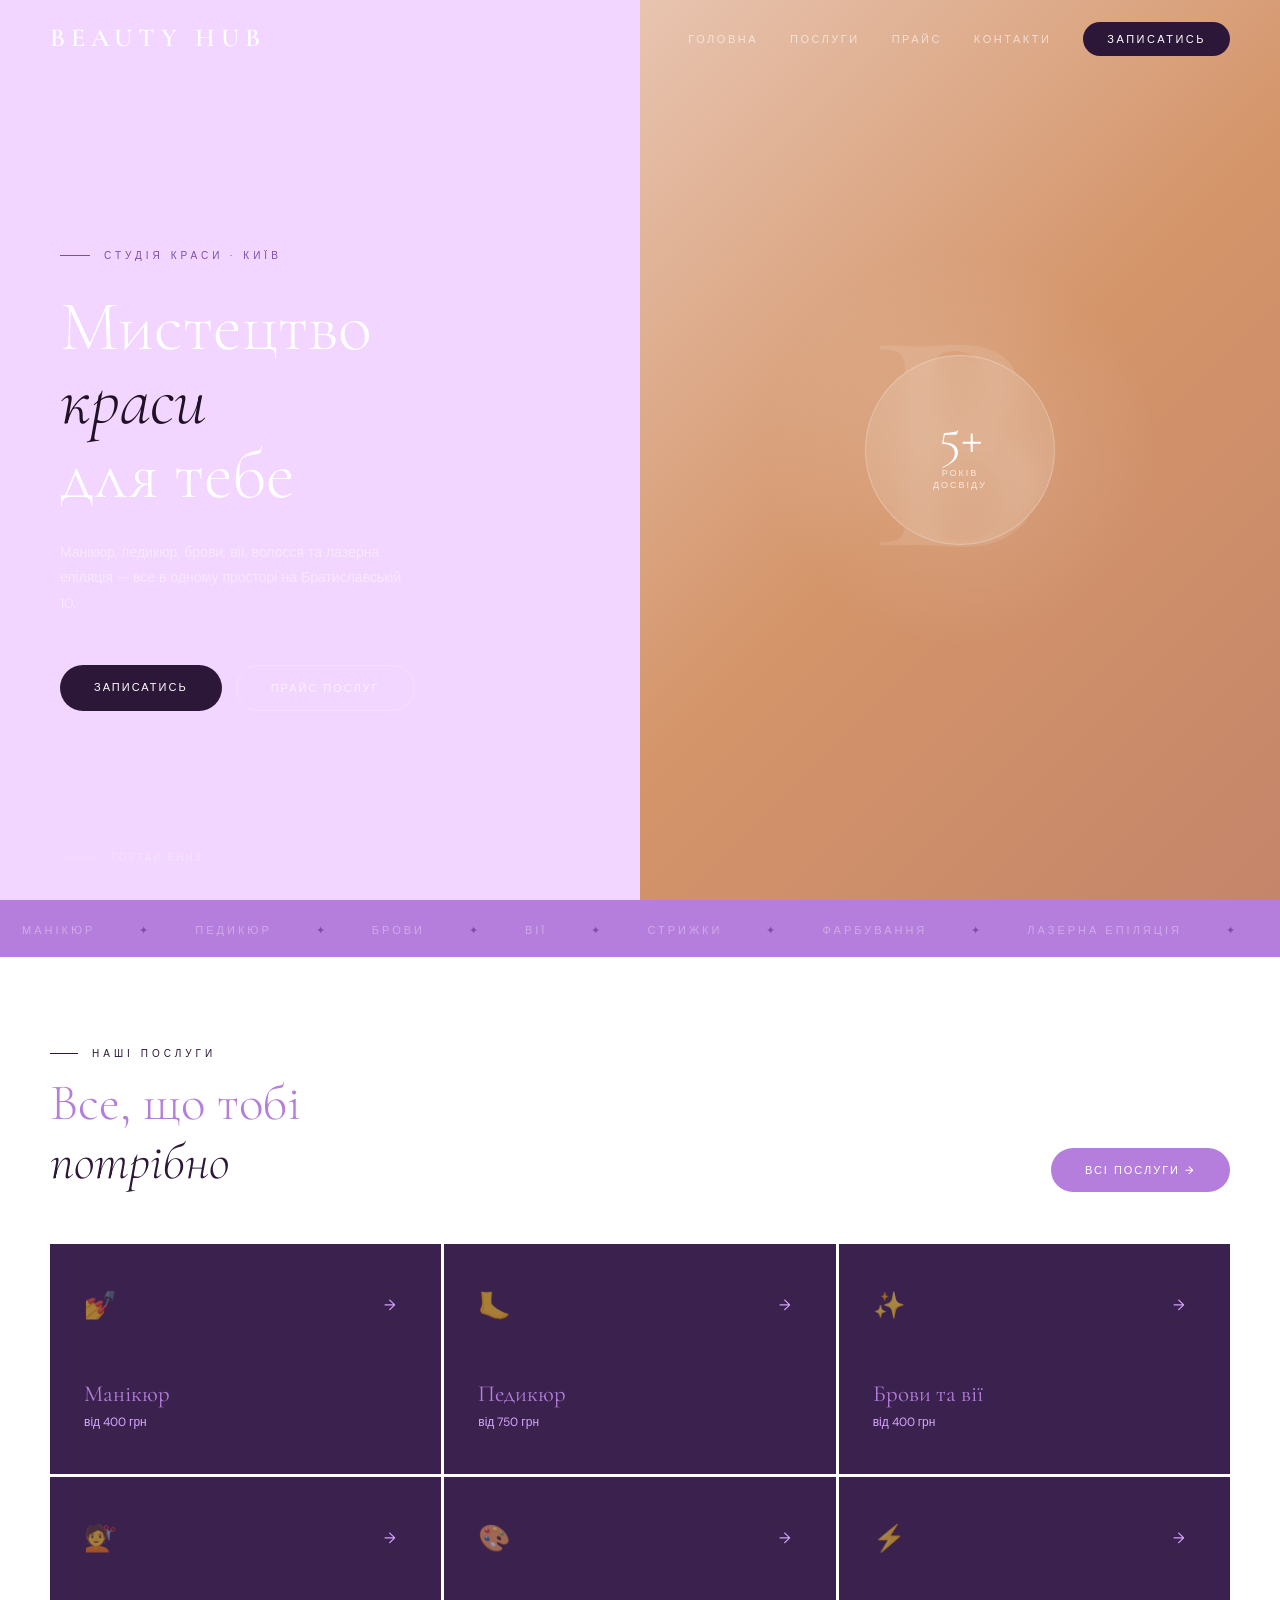
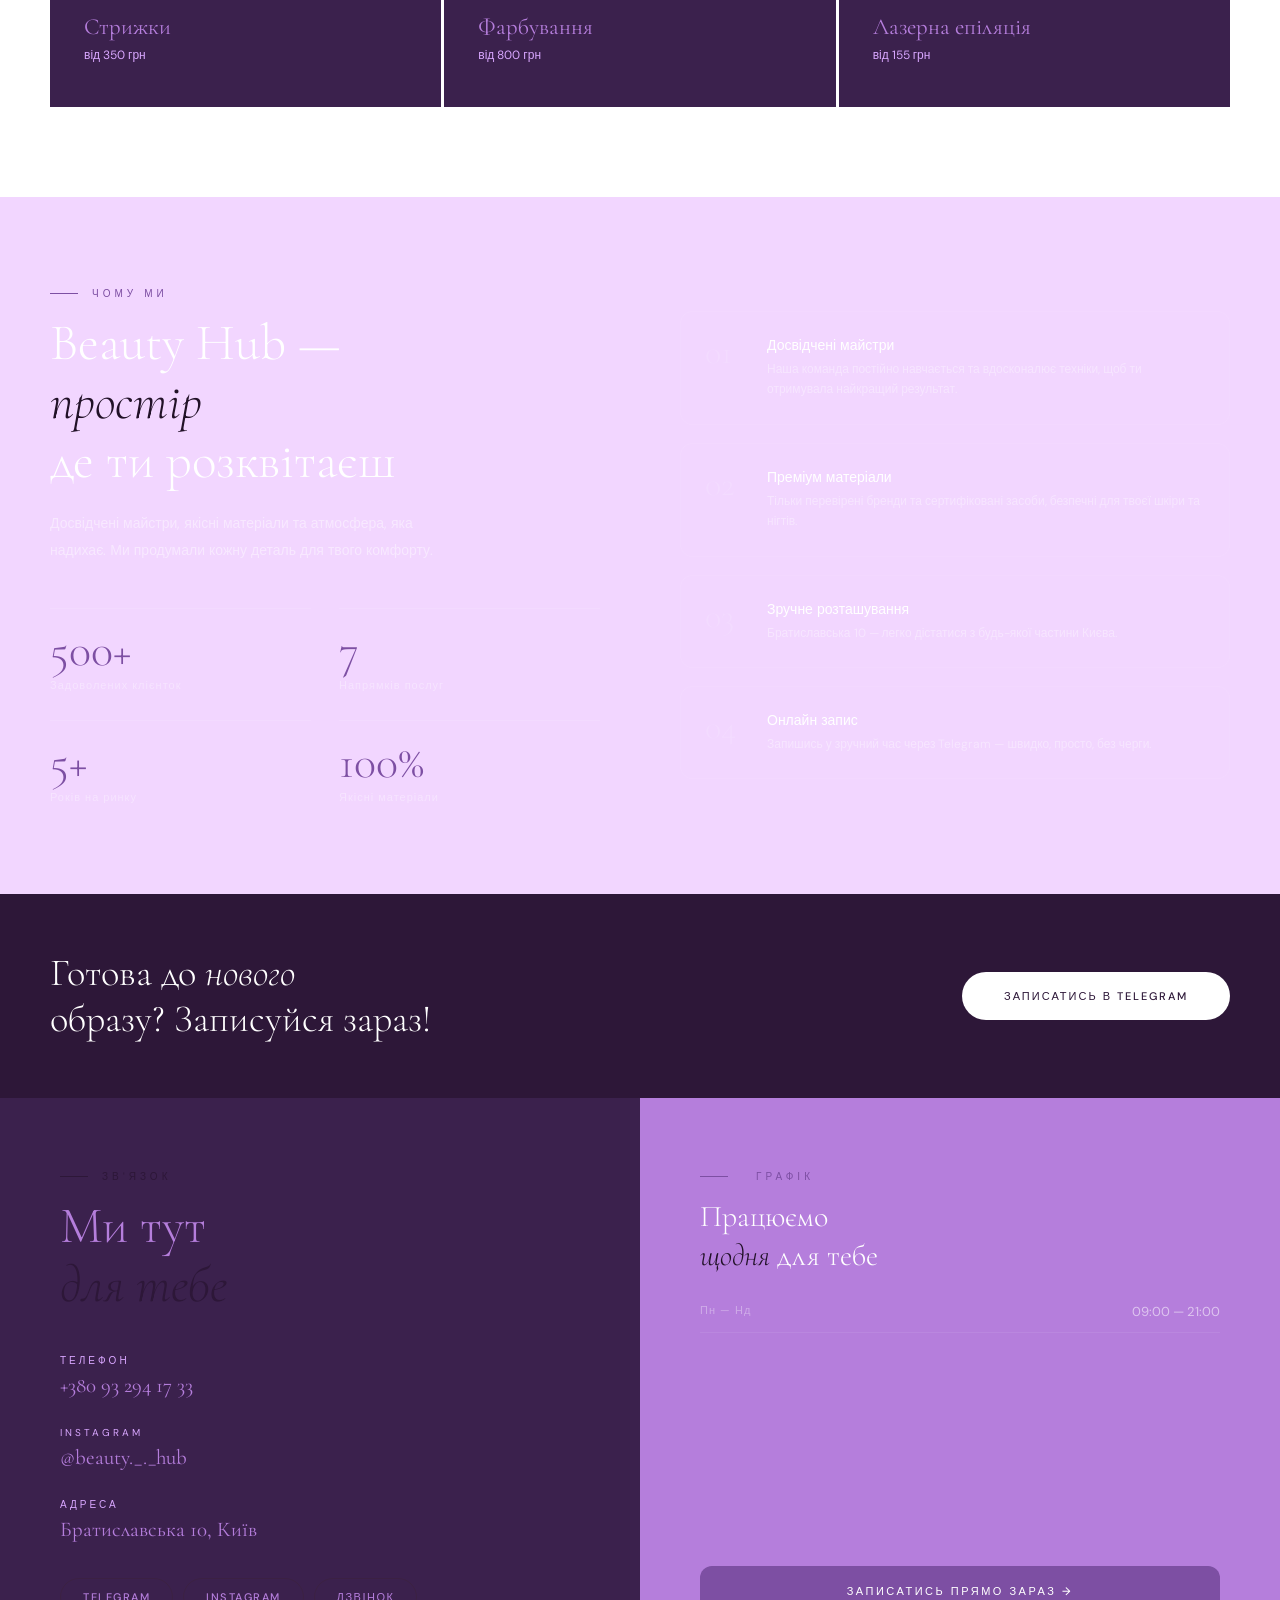
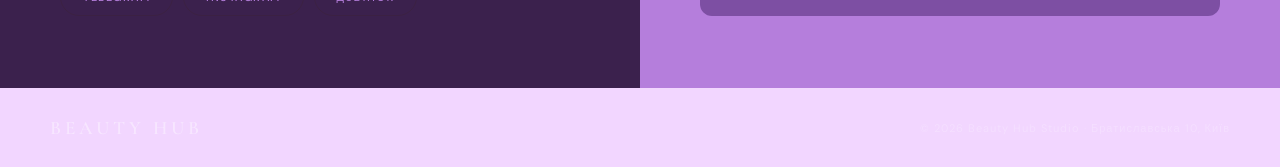
==== commit 1ed756b8: "Update index.html" ====
--- a/index.html
+++ b/index.html
@@ -7,14 +7,14 @@
     <link href="https://fonts.googleapis.com/css2?family=Cormorant+Garamond:ital,wght@0,300;0,400;0,600;1,300;1,400&family=DM+Sans:wght@300;400;500&display=swap" rel="stylesheet">
     <style>
         :root {
-            --cream: #faf6f1;
-            --blush: #e8c4b0;
-            --rose: #c4856a;
-            --deep: #3d2318;
-            --muted: #8a6e5e;
+            --cream: #3b214d;
+            --blush: #211127;
+            --rose: #2d1738;
+            --deep: #b57edc;
+            --muted: #d9a7ff;
             --white: #ffffff;
-            --dark-bg: #1a0e0a;
-            --accent: #d4956a;
+            --dark-bg: #f2d6ff;
+            --accent: #7d4fa3;
         }
         * { margin: 0; padding: 0; box-sizing: border-box; }
         html { scroll-behavior: smooth; }
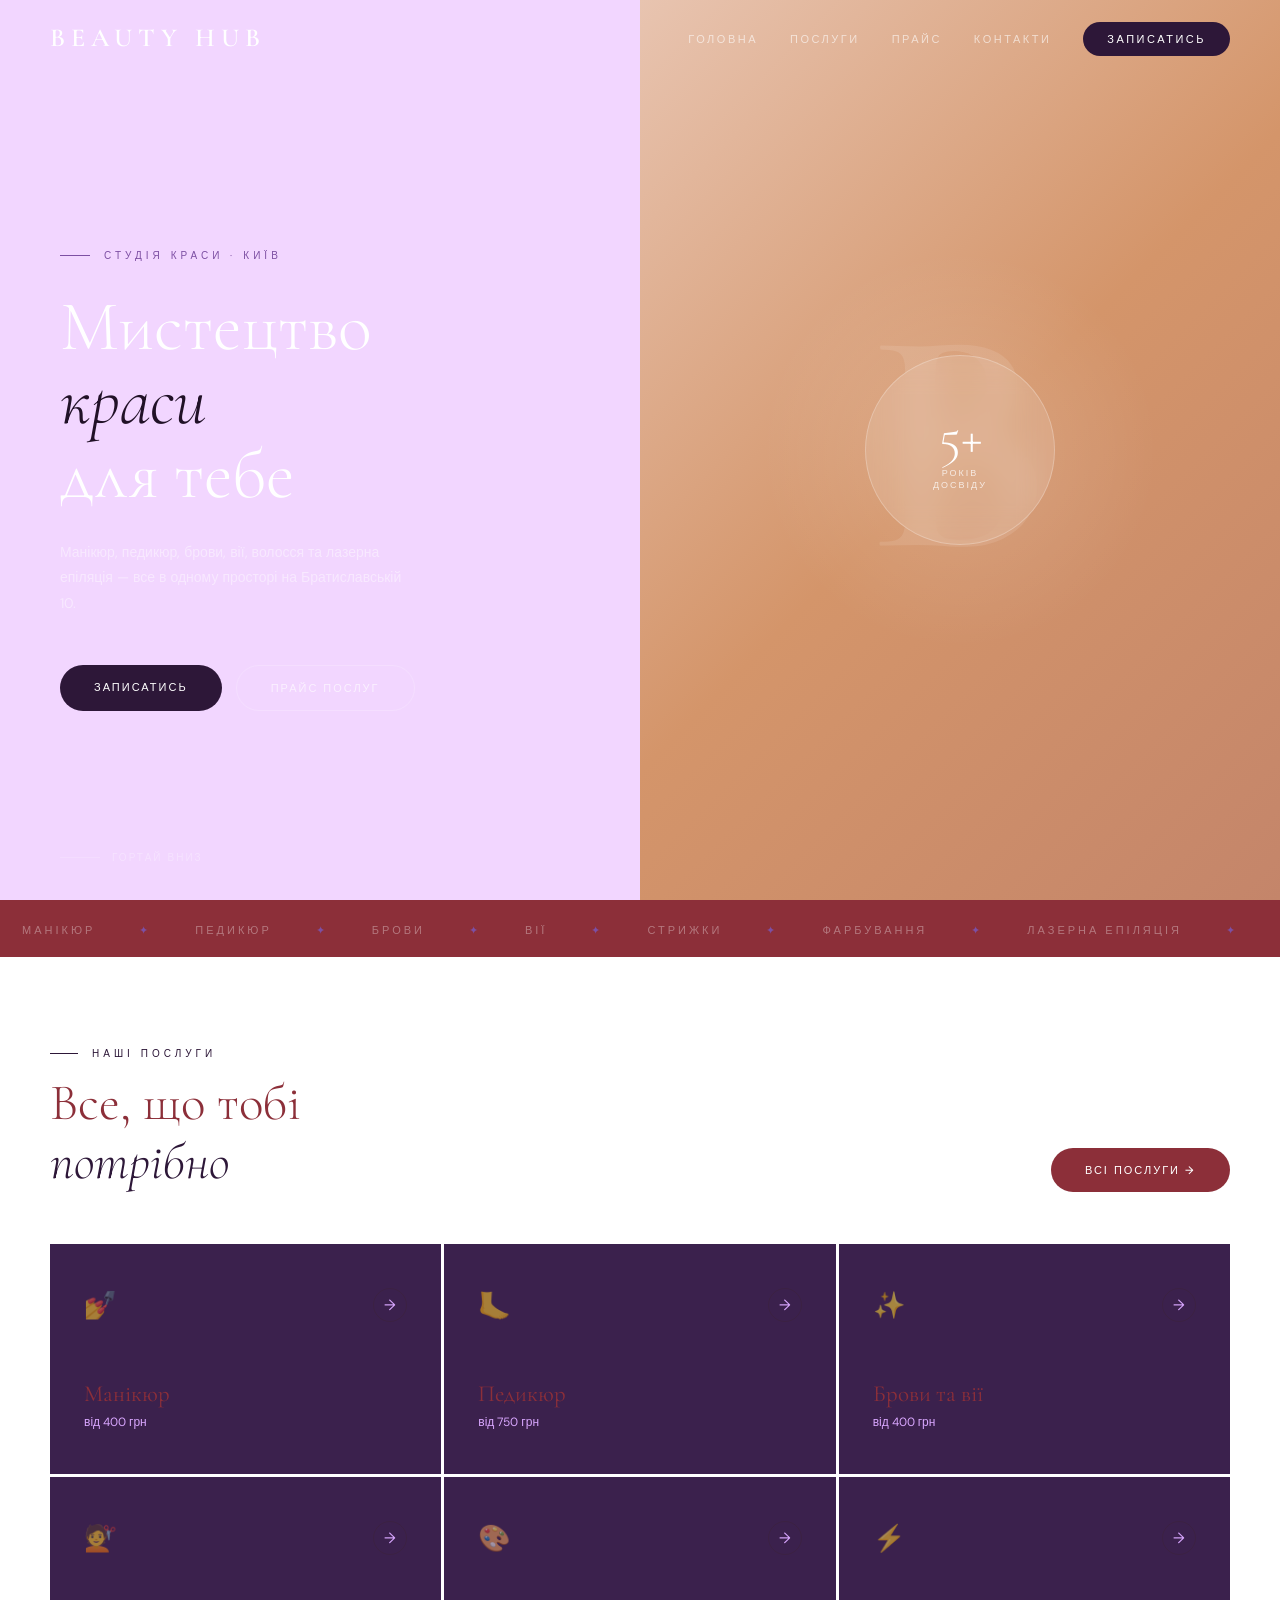
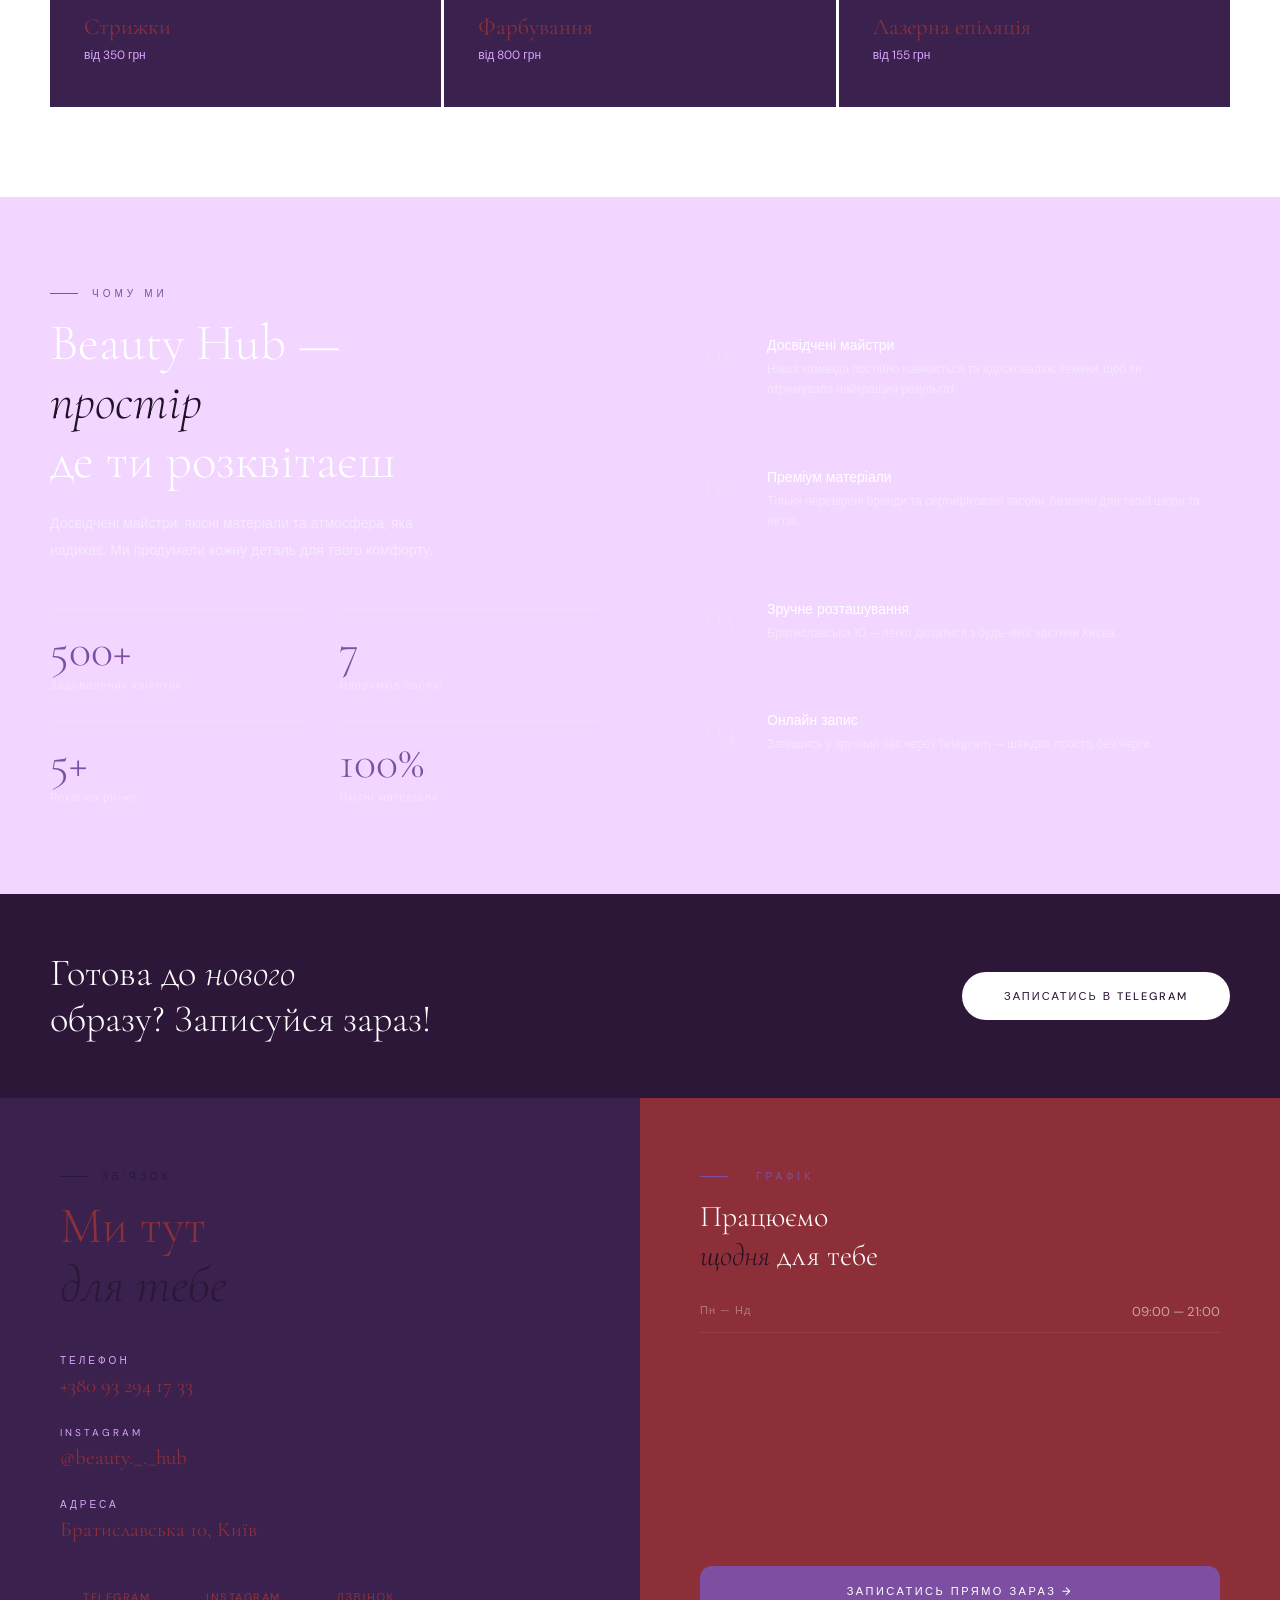
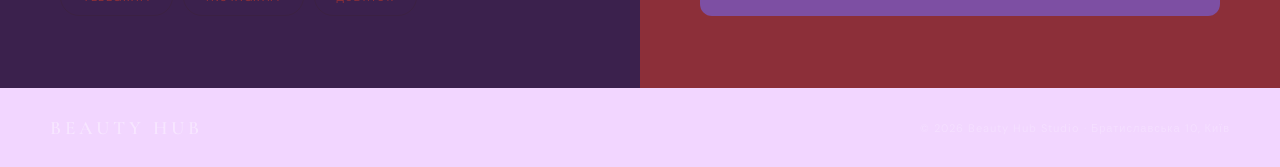
==== commit c2c82a4b: "Change deep color variable from #b57edc to #8c2f39" ====
--- a/index.html
+++ b/index.html
@@ -10,7 +10,7 @@
             --cream: #3b214d;
             --blush: #211127;
             --rose: #2d1738;
-            --deep: #b57edc;
+            --deep: #8c2f39;
             --muted: #d9a7ff;
             --white: #ffffff;
             --dark-bg: #f2d6ff;
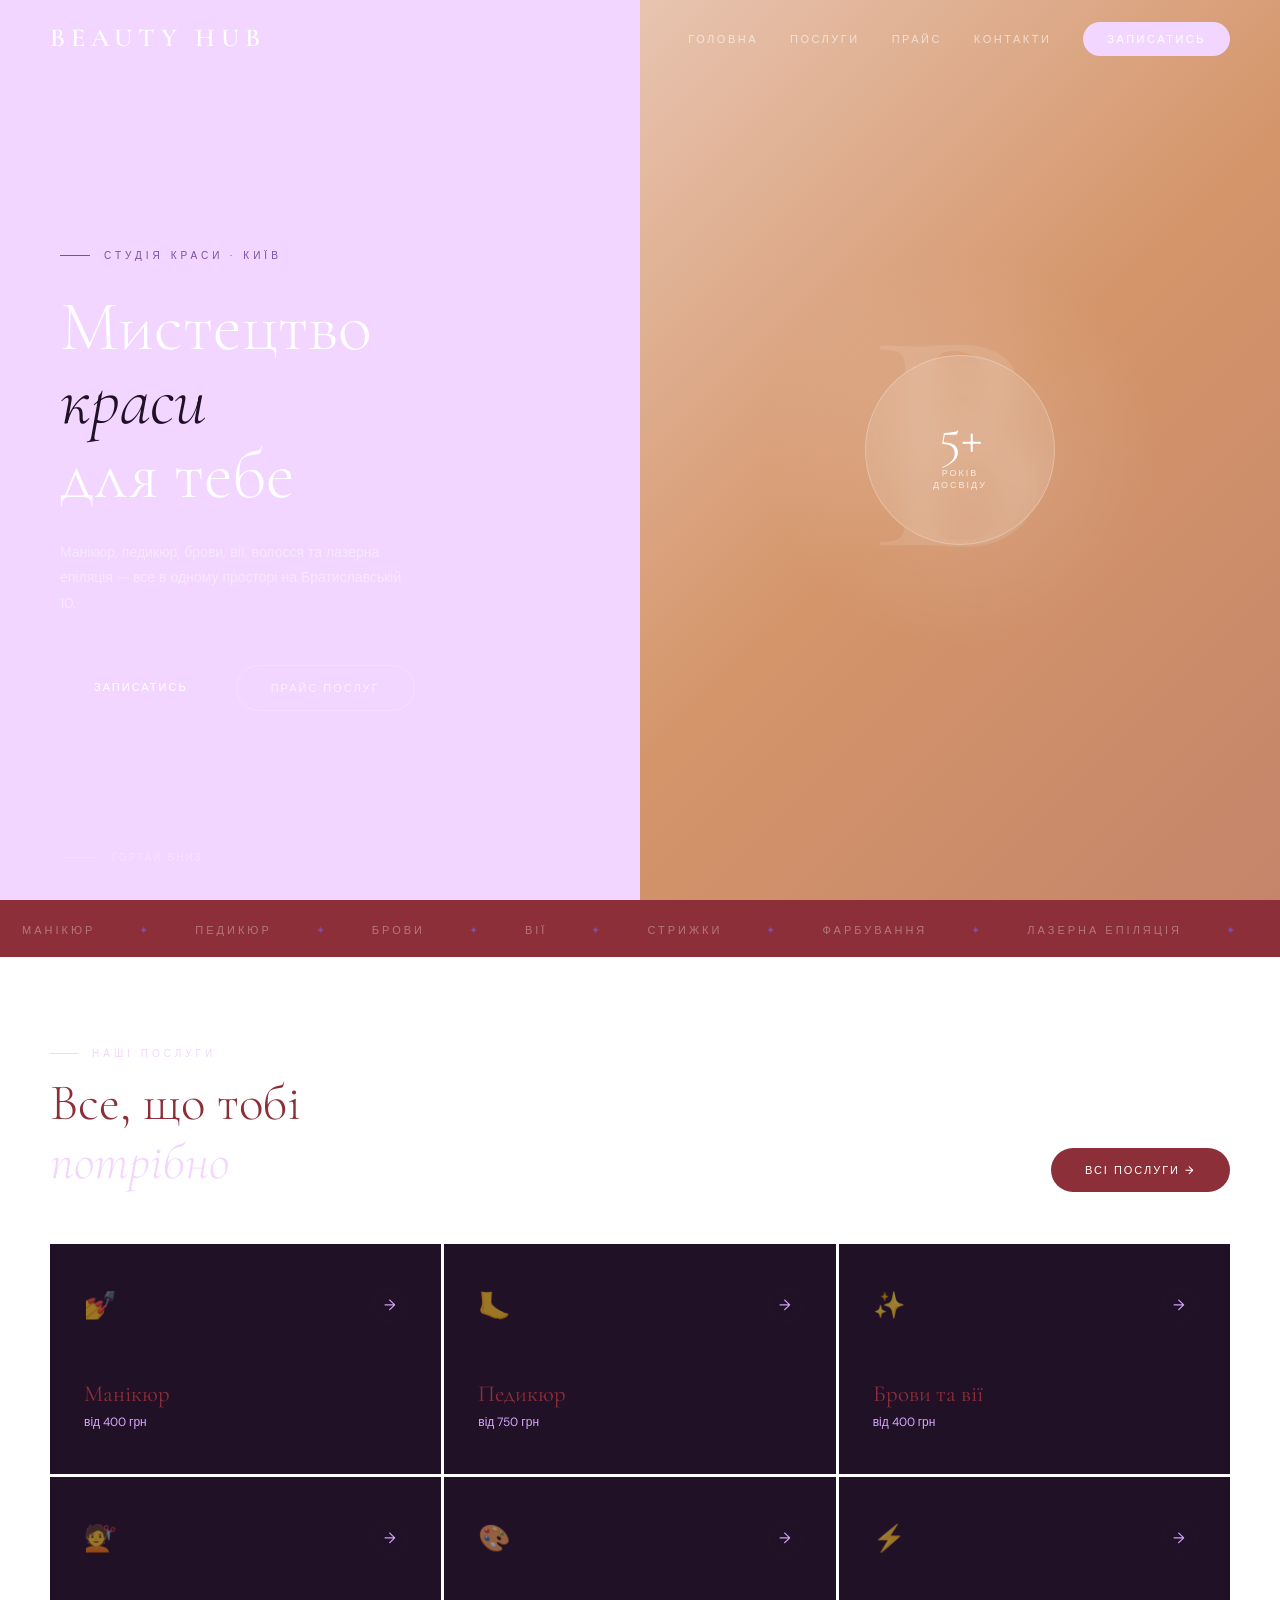
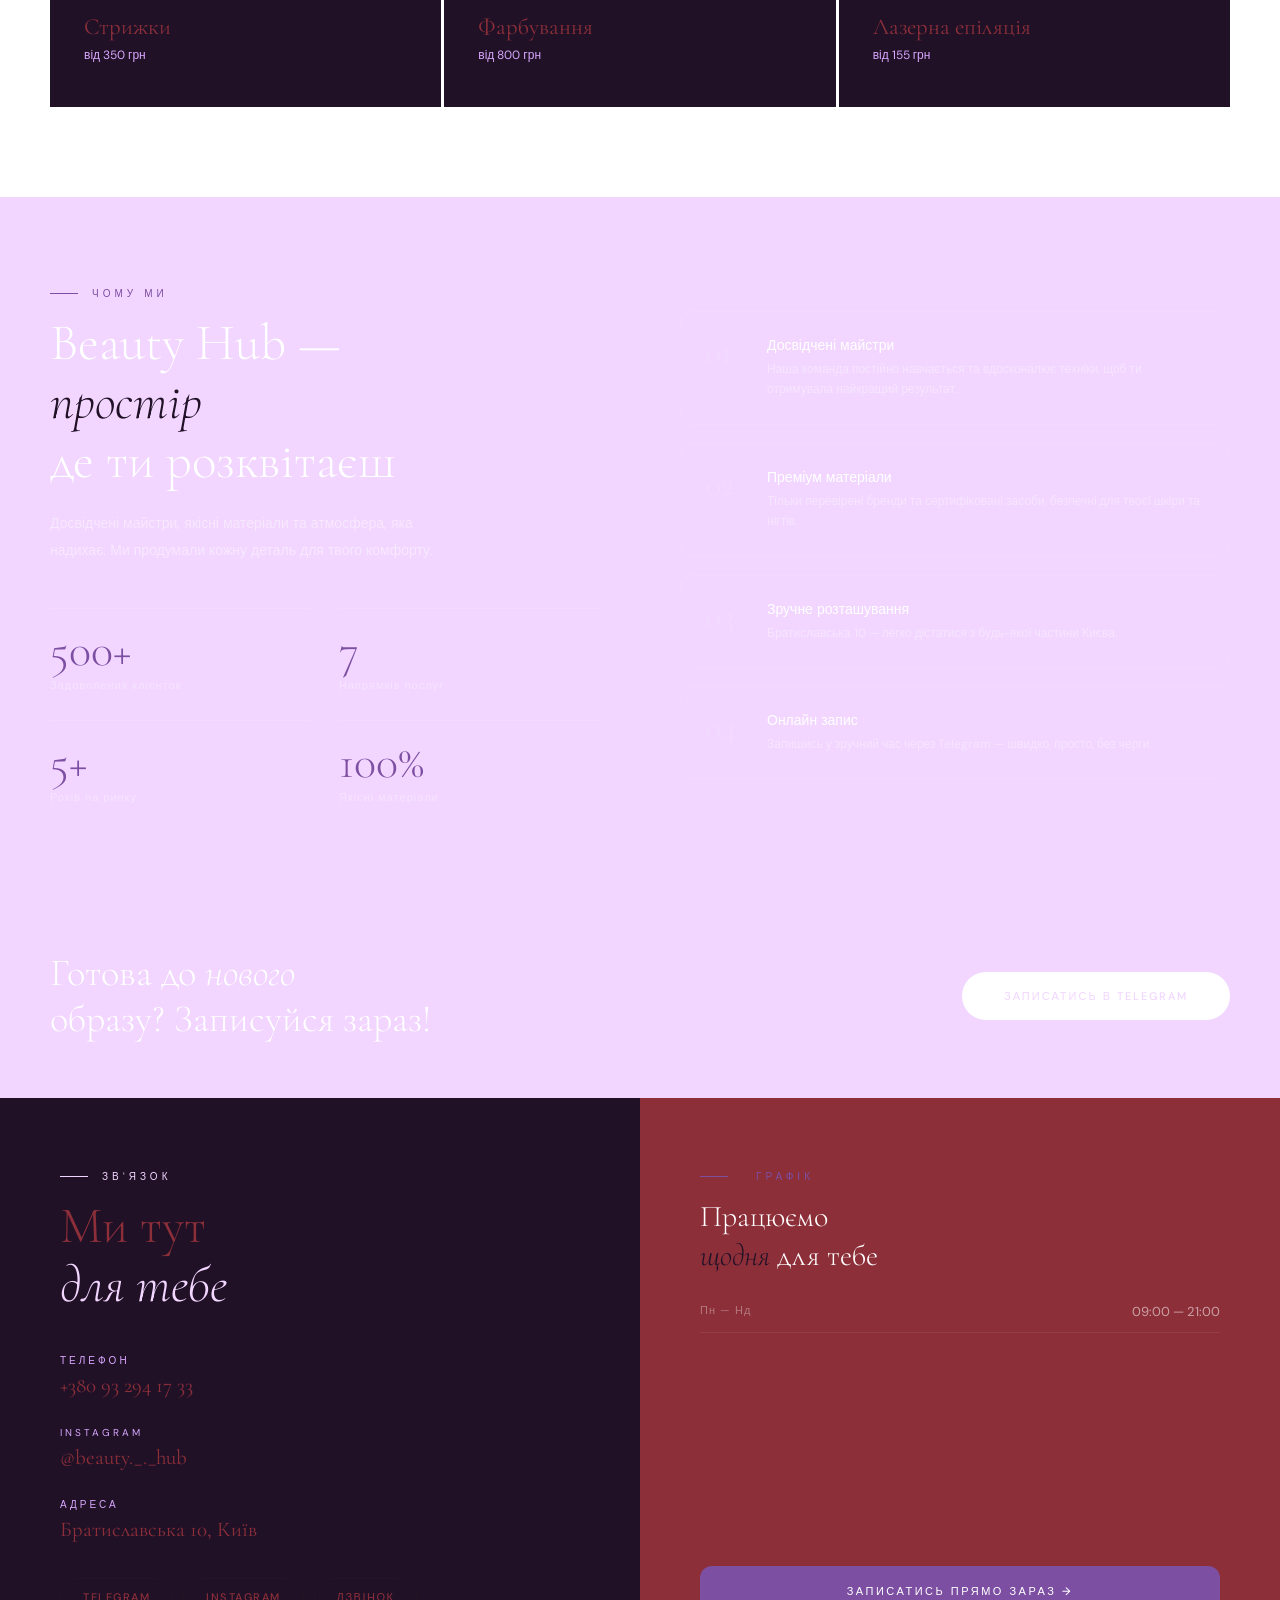
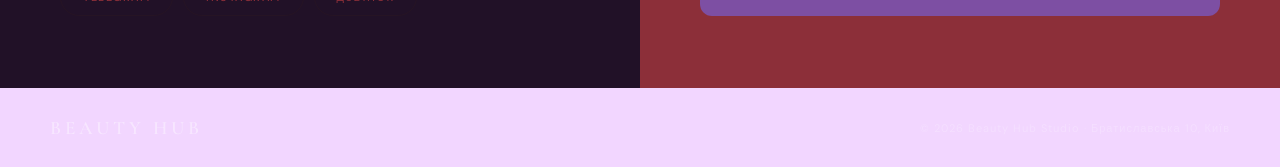
==== commit 6c8106cd: "Update index.html" ====
--- a/index.html
+++ b/index.html
@@ -7,9 +7,9 @@
     <link href="https://fonts.googleapis.com/css2?family=Cormorant+Garamond:ital,wght@0,300;0,400;0,600;1,300;1,400&family=DM+Sans:wght@300;400;500&display=swap" rel="stylesheet">
     <style>
         :root {
-            --cream: #3b214d;
+            --cream: #211127;
             --blush: #211127;
-            --rose: #2d1738;
+            --rose: #f2d6ff;
             --deep: #8c2f39;
             --muted: #d9a7ff;
             --white: #ffffff;
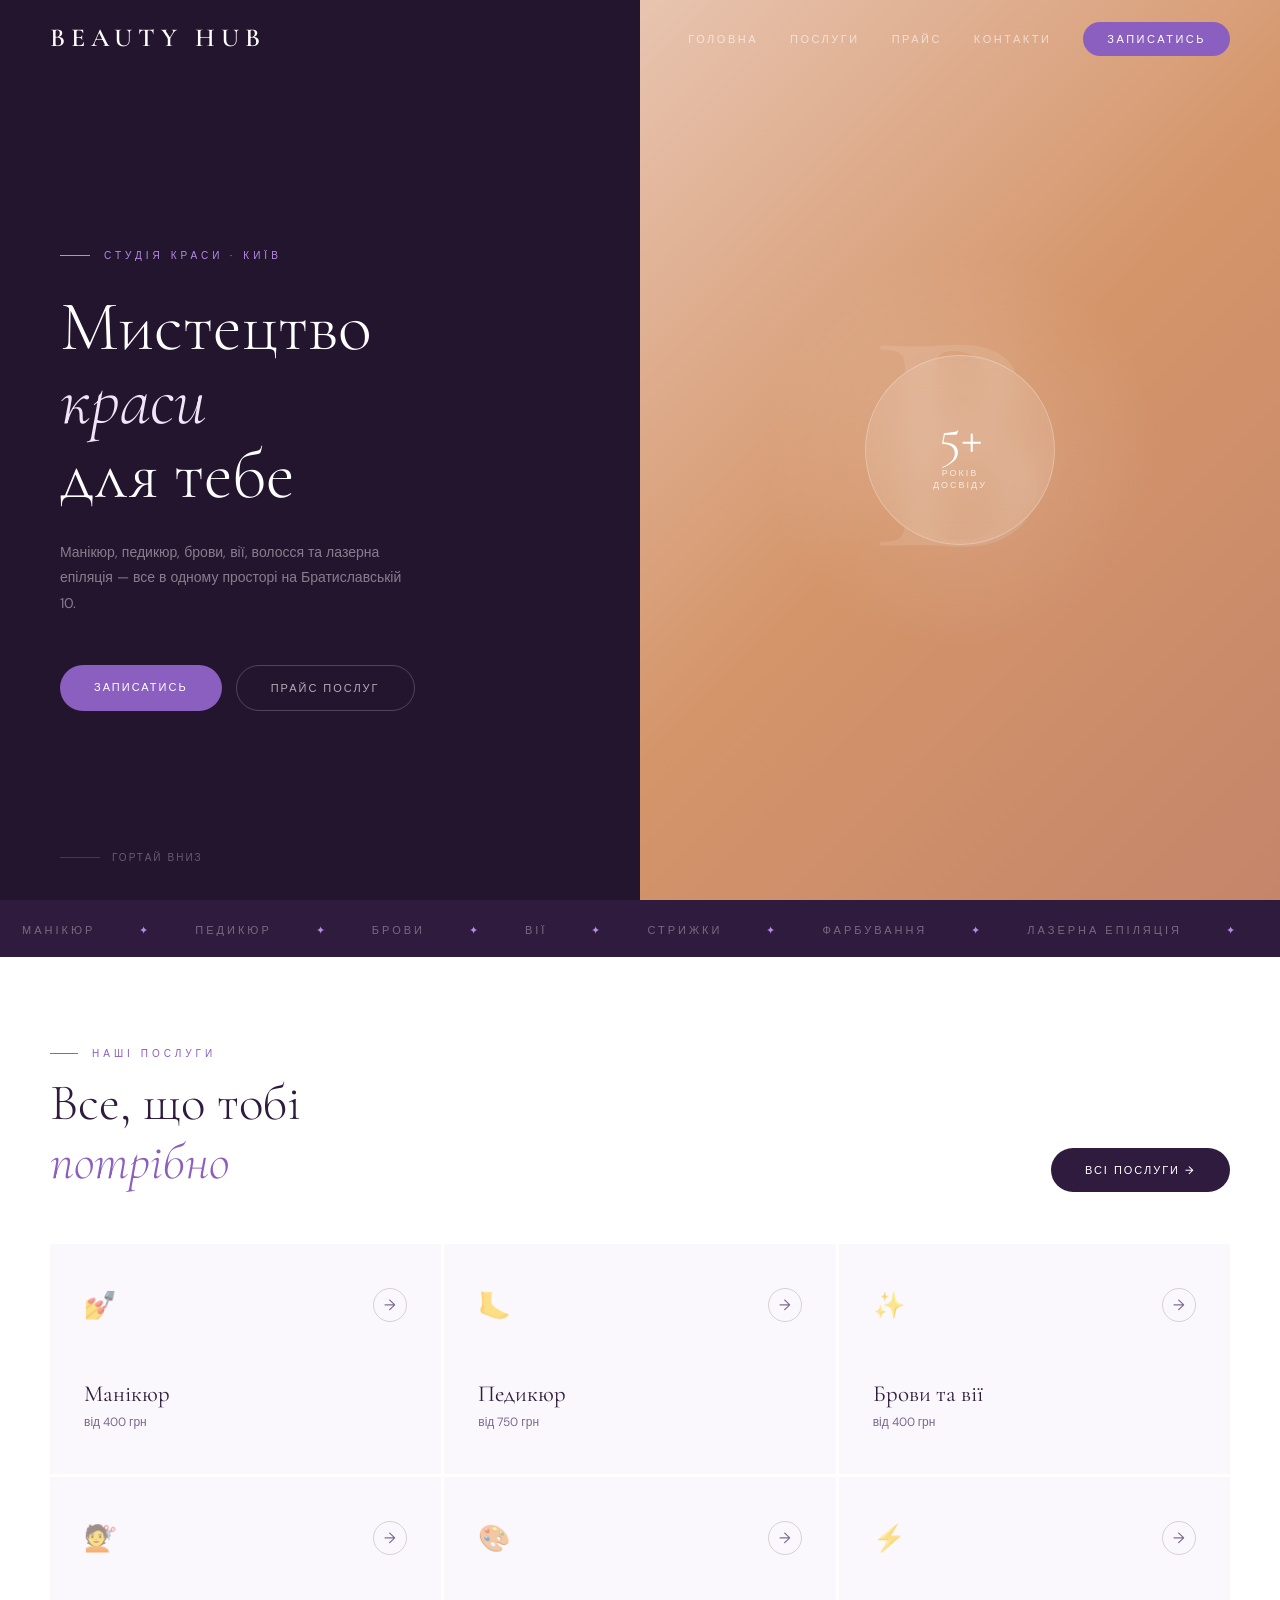
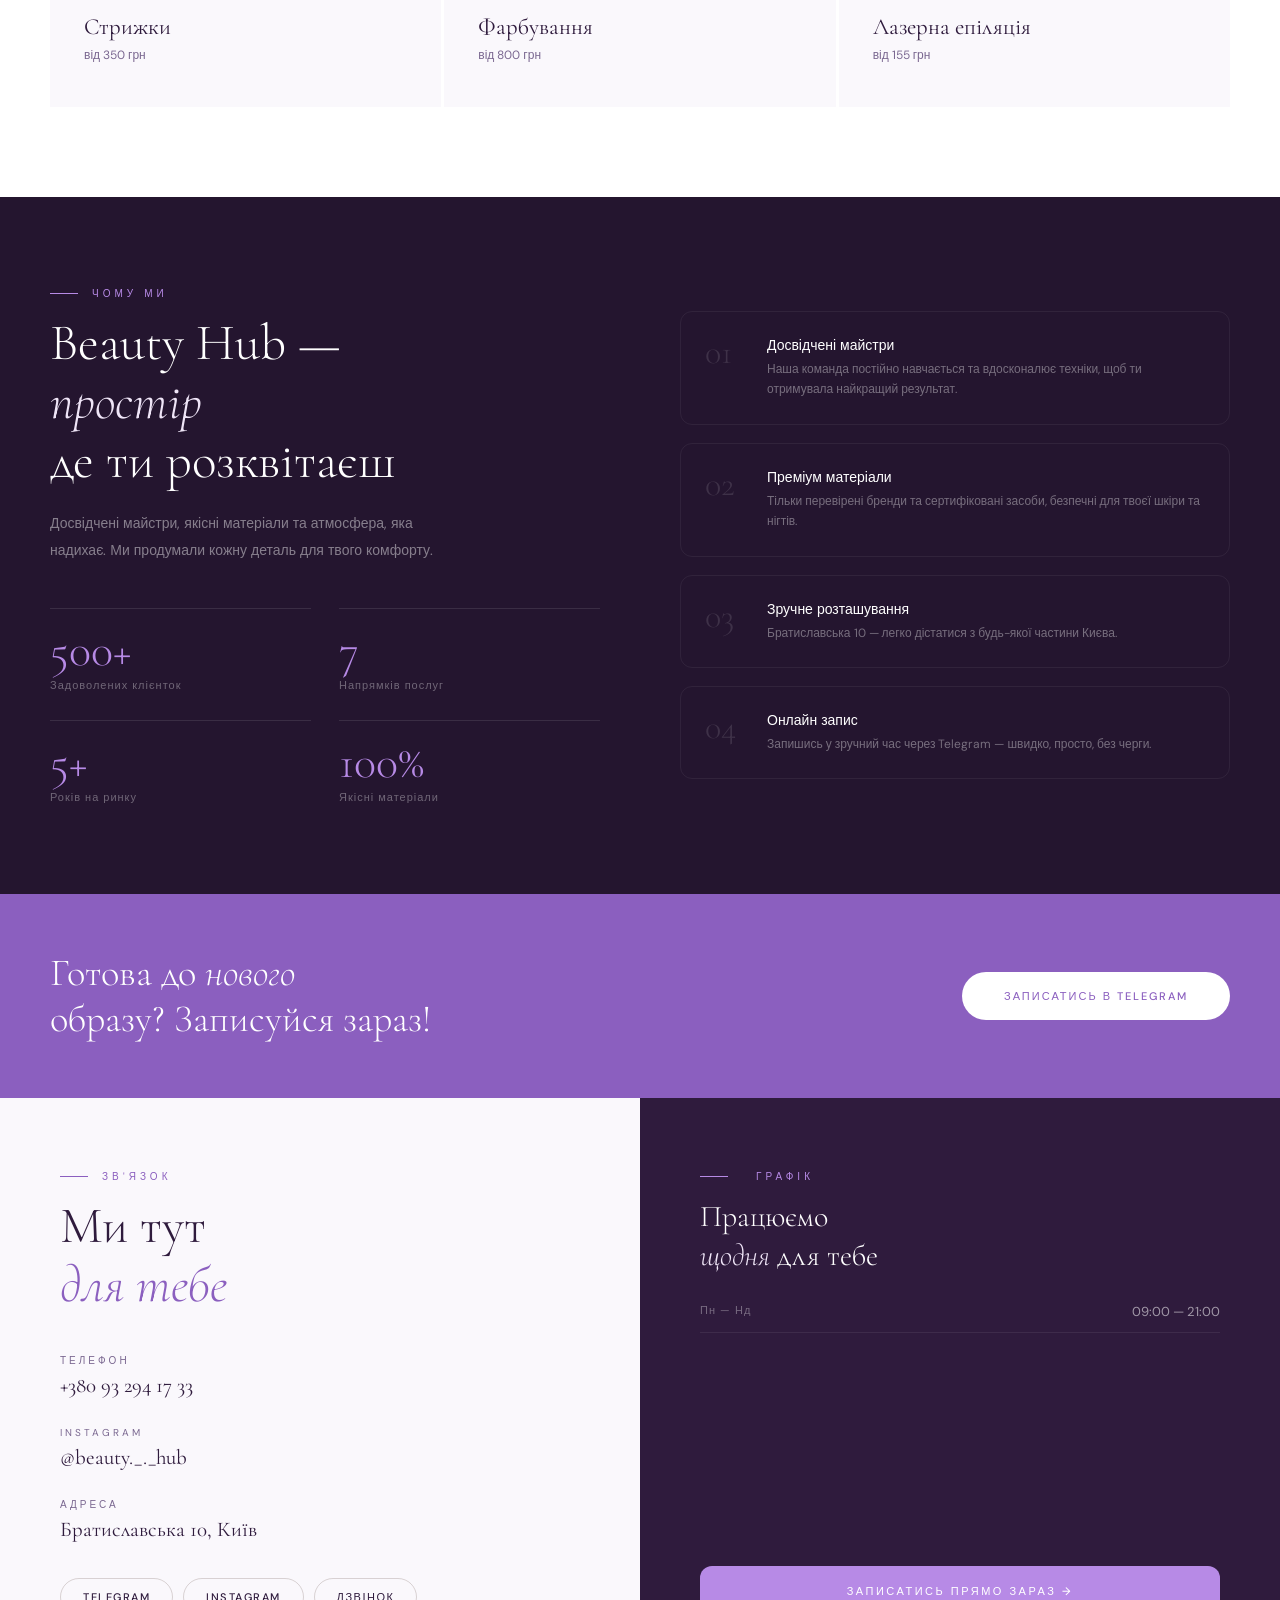
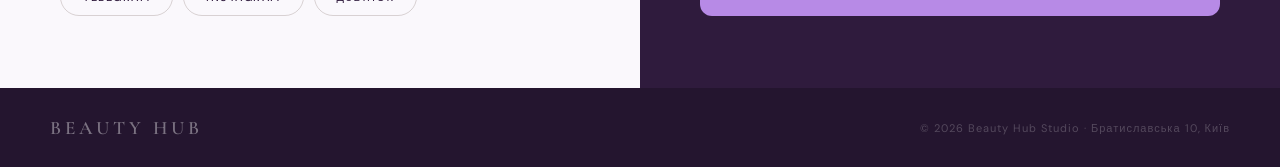
==== commit c4b87095: "Update index.html" ====
--- a/index.html
+++ b/index.html
@@ -7,14 +7,14 @@
     <link href="https://fonts.googleapis.com/css2?family=Cormorant+Garamond:ital,wght@0,300;0,400;0,600;1,300;1,400&family=DM+Sans:wght@300;400;500&display=swap" rel="stylesheet">
     <style>
         :root {
-            --cream: #211127;
-            --blush: #211127;
-            --rose: #f2d6ff;
-            --deep: #8c2f39;
-            --muted: #d9a7ff;
+            --cream: #faf8fc;
+            --blush: #efe5f7;
+            --rose: #8b5fbf;
+            --deep: #2f1b3d;
+            --muted: #7a6790;
             --white: #ffffff;
-            --dark-bg: #f2d6ff;
-            --accent: #7d4fa3;
+            --dark-bg: #24152f;
+            --accent: #b78ae6;
         }
         * { margin: 0; padding: 0; box-sizing: border-box; }
         html { scroll-behavior: smooth; }
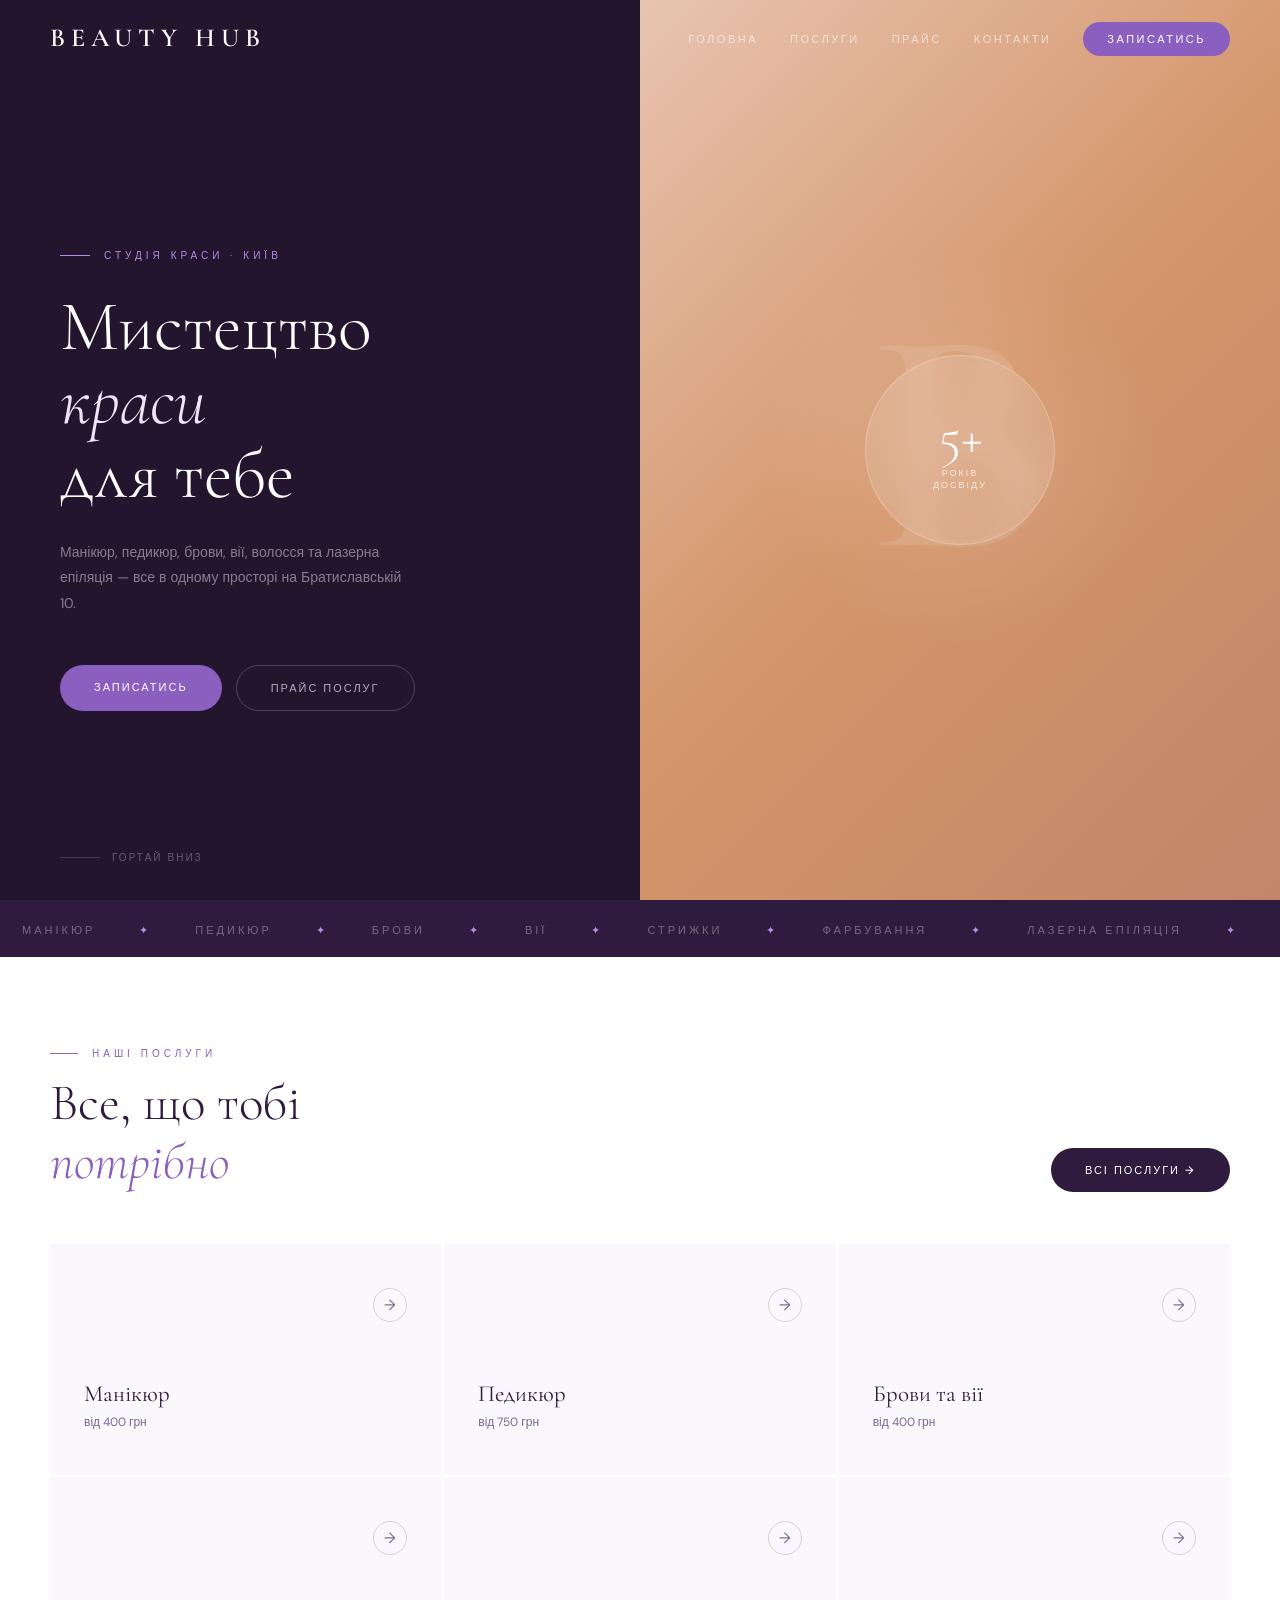
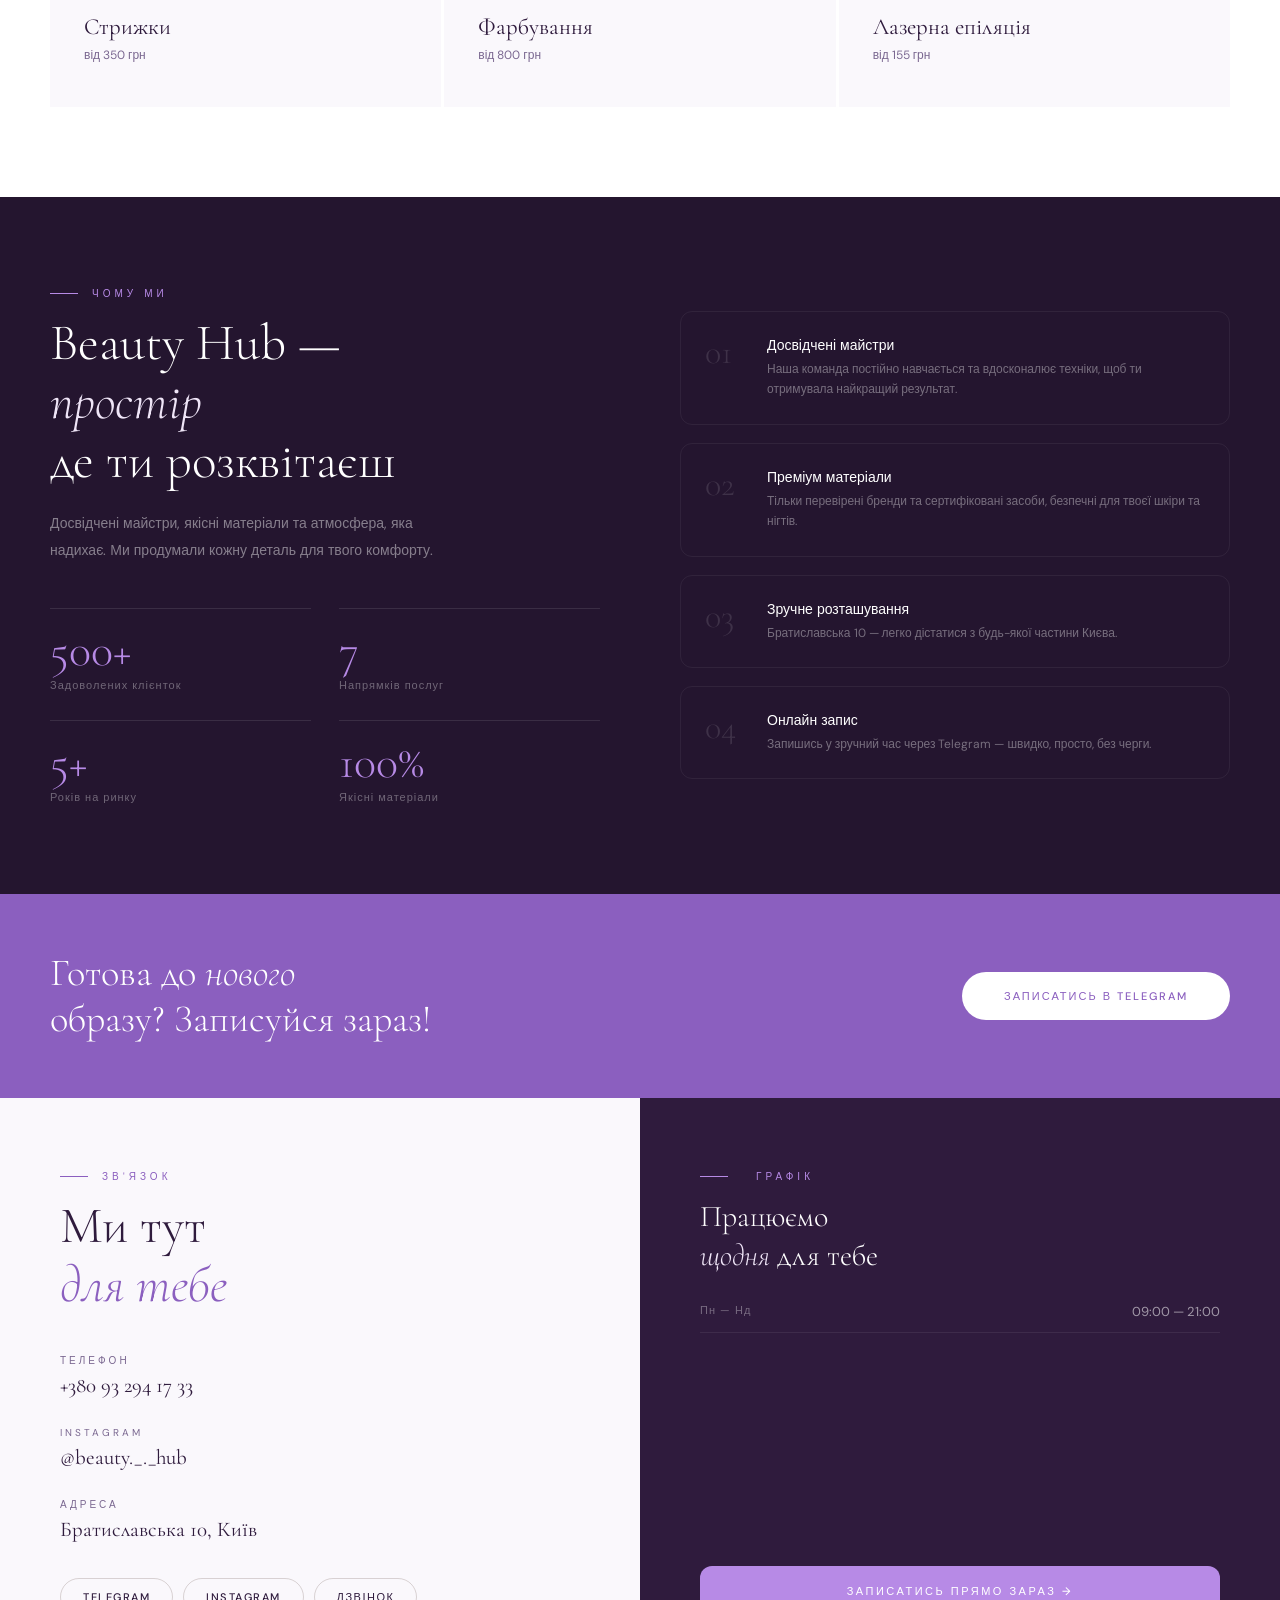
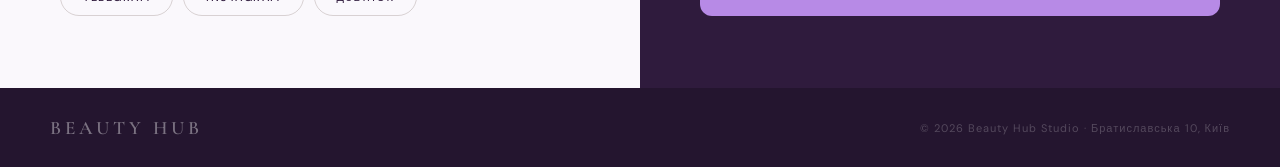
==== commit d8dea4a0: "Update index.html" ====
--- a/index.html
+++ b/index.html
@@ -391,22 +391,22 @@
             </div>
             <div class="services-grid">
                 <a href="#" onclick="openPrice('manicure')" class="svc-card reveal">
-                    <div class="svc-inner"><div class="svc-top"><span class="svc-icon">💅</span><div class="svc-arrow">→</div></div><div><div class="svc-name">Манікюр</div><div class="svc-hint">від 400 грн</div></div></div>
+                    <div class="svc-inner"><div class="svc-top"><span class="svc-icon"></span><div class="svc-arrow">→</div></div><div><div class="svc-name">Манікюр</div><div class="svc-hint">від 400 грн</div></div></div>
                 </a>
                 <a href="#" onclick="openPrice('pedicure')" class="svc-card reveal d1">
-                    <div class="svc-inner"><div class="svc-top"><span class="svc-icon">🦶</span><div class="svc-arrow">→</div></div><div><div class="svc-name">Педикюр</div><div class="svc-hint">від 750 грн</div></div></div>
+                    <div class="svc-inner"><div class="svc-top"><span class="svc-icon"></span><div class="svc-arrow">→</div></div><div><div class="svc-name">Педикюр</div><div class="svc-hint">від 750 грн</div></div></div>
                 </a>
                 <a href="#" onclick="openPrice('brows')" class="svc-card reveal d2">
-                    <div class="svc-inner"><div class="svc-top"><span class="svc-icon">✨</span><div class="svc-arrow">→</div></div><div><div class="svc-name">Брови та вії</div><div class="svc-hint">від 400 грн</div></div></div>
+                    <div class="svc-inner"><div class="svc-top"><span class="svc-icon"></span><div class="svc-arrow">→</div></div><div><div class="svc-name">Брови та вії</div><div class="svc-hint">від 400 грн</div></div></div>
                 </a>
                 <a href="#" onclick="openPrice('hair')" class="svc-card reveal">
-                    <div class="svc-inner"><div class="svc-top"><span class="svc-icon">💇</span><div class="svc-arrow">→</div></div><div><div class="svc-name">Стрижки</div><div class="svc-hint">від 350 грн</div></div></div>
+                    <div class="svc-inner"><div class="svc-top"><span class="svc-icon"></span><div class="svc-arrow">→</div></div><div><div class="svc-name">Стрижки</div><div class="svc-hint">від 350 грн</div></div></div>
                 </a>
                 <a href="#" onclick="openPrice('color')" class="svc-card reveal d1">
-                    <div class="svc-inner"><div class="svc-top"><span class="svc-icon">🎨</span><div class="svc-arrow">→</div></div><div><div class="svc-name">Фарбування</div><div class="svc-hint">від 800 грн</div></div></div>
+                    <div class="svc-inner"><div class="svc-top"><span class="svc-icon"></span><div class="svc-arrow">→</div></div><div><div class="svc-name">Фарбування</div><div class="svc-hint">від 800 грн</div></div></div>
                 </a>
                 <a href="#" onclick="openPrice('laser')" class="svc-card reveal d2">
-                    <div class="svc-inner"><div class="svc-top"><span class="svc-icon">⚡</span><div class="svc-arrow">→</div></div><div><div class="svc-name">Лазерна епіляція</div><div class="svc-hint">від 155 грн</div></div></div>
+                    <div class="svc-inner"><div class="svc-top"><span class="svc-icon"></span><div class="svc-arrow">→</div></div><div><div class="svc-name">Лазерна епіляція</div><div class="svc-hint">від 155 грн</div></div></div>
                 </a>
             </div>
         </section>
